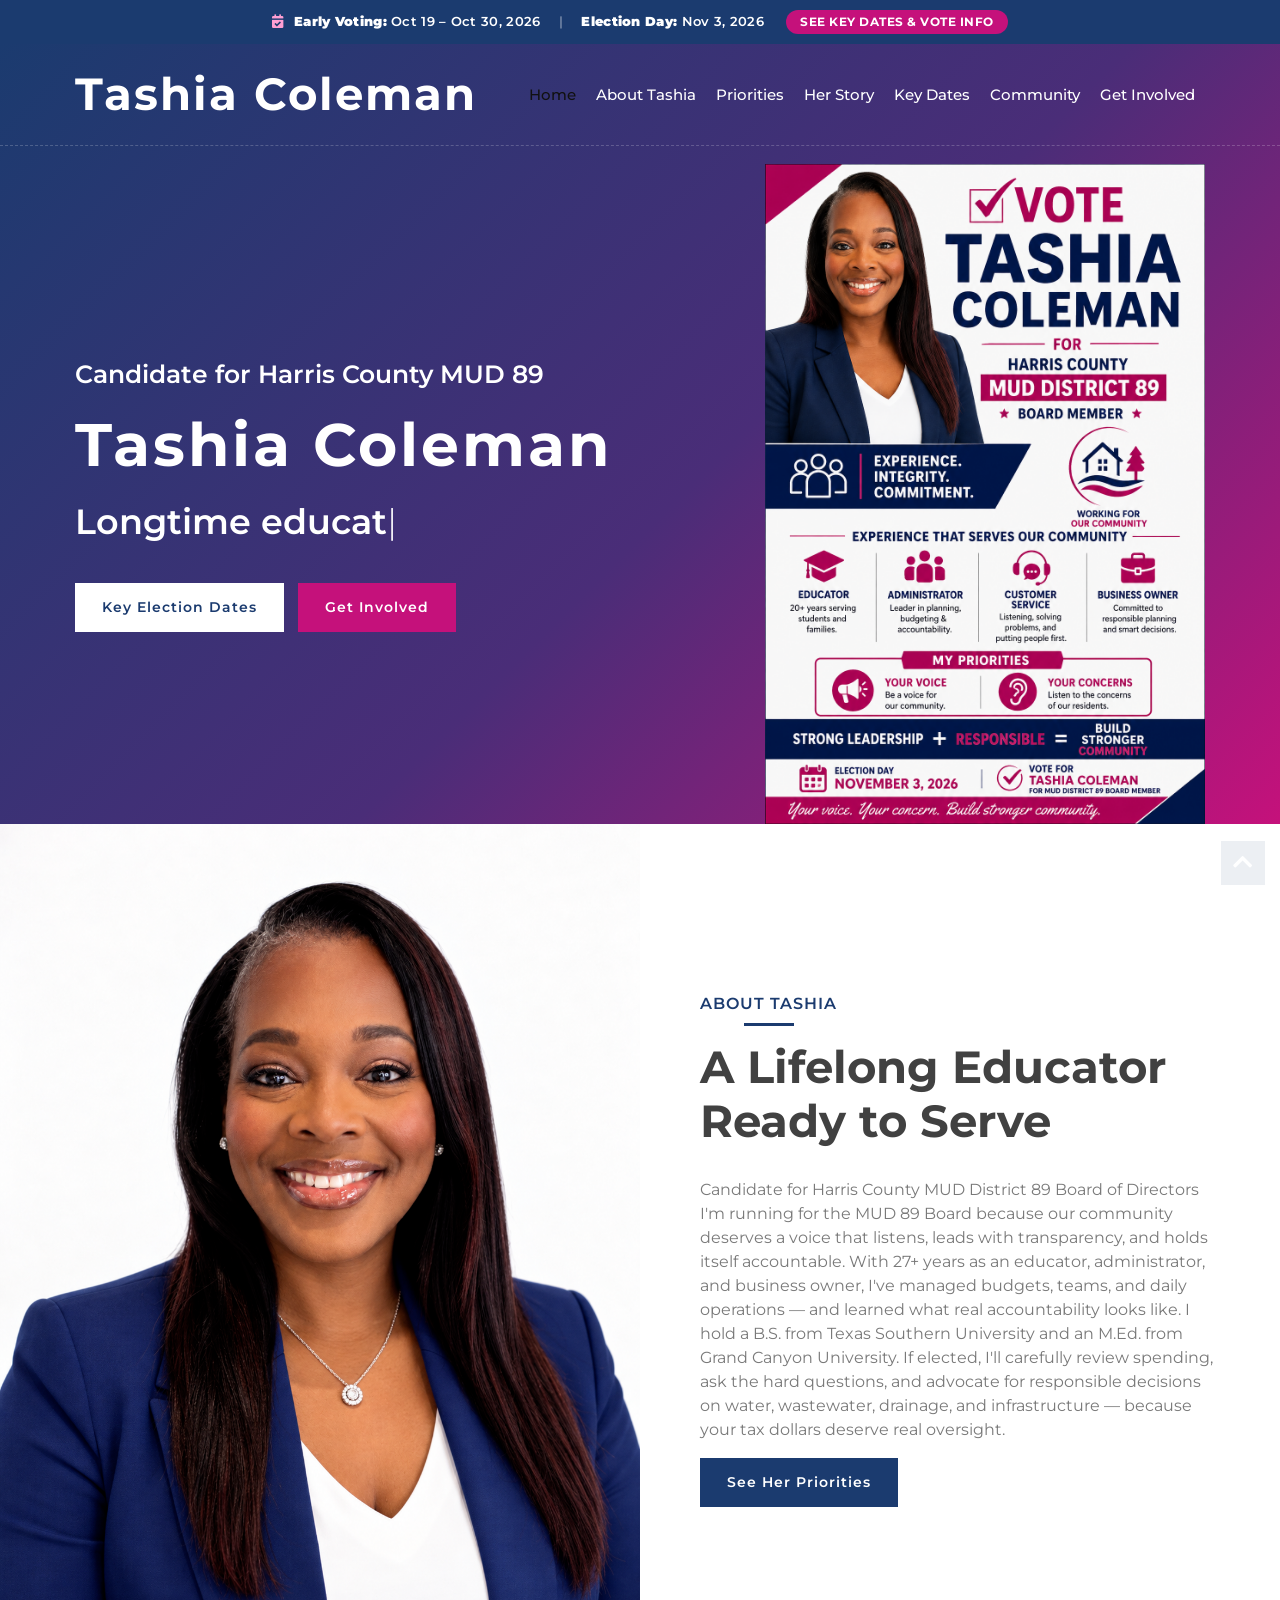
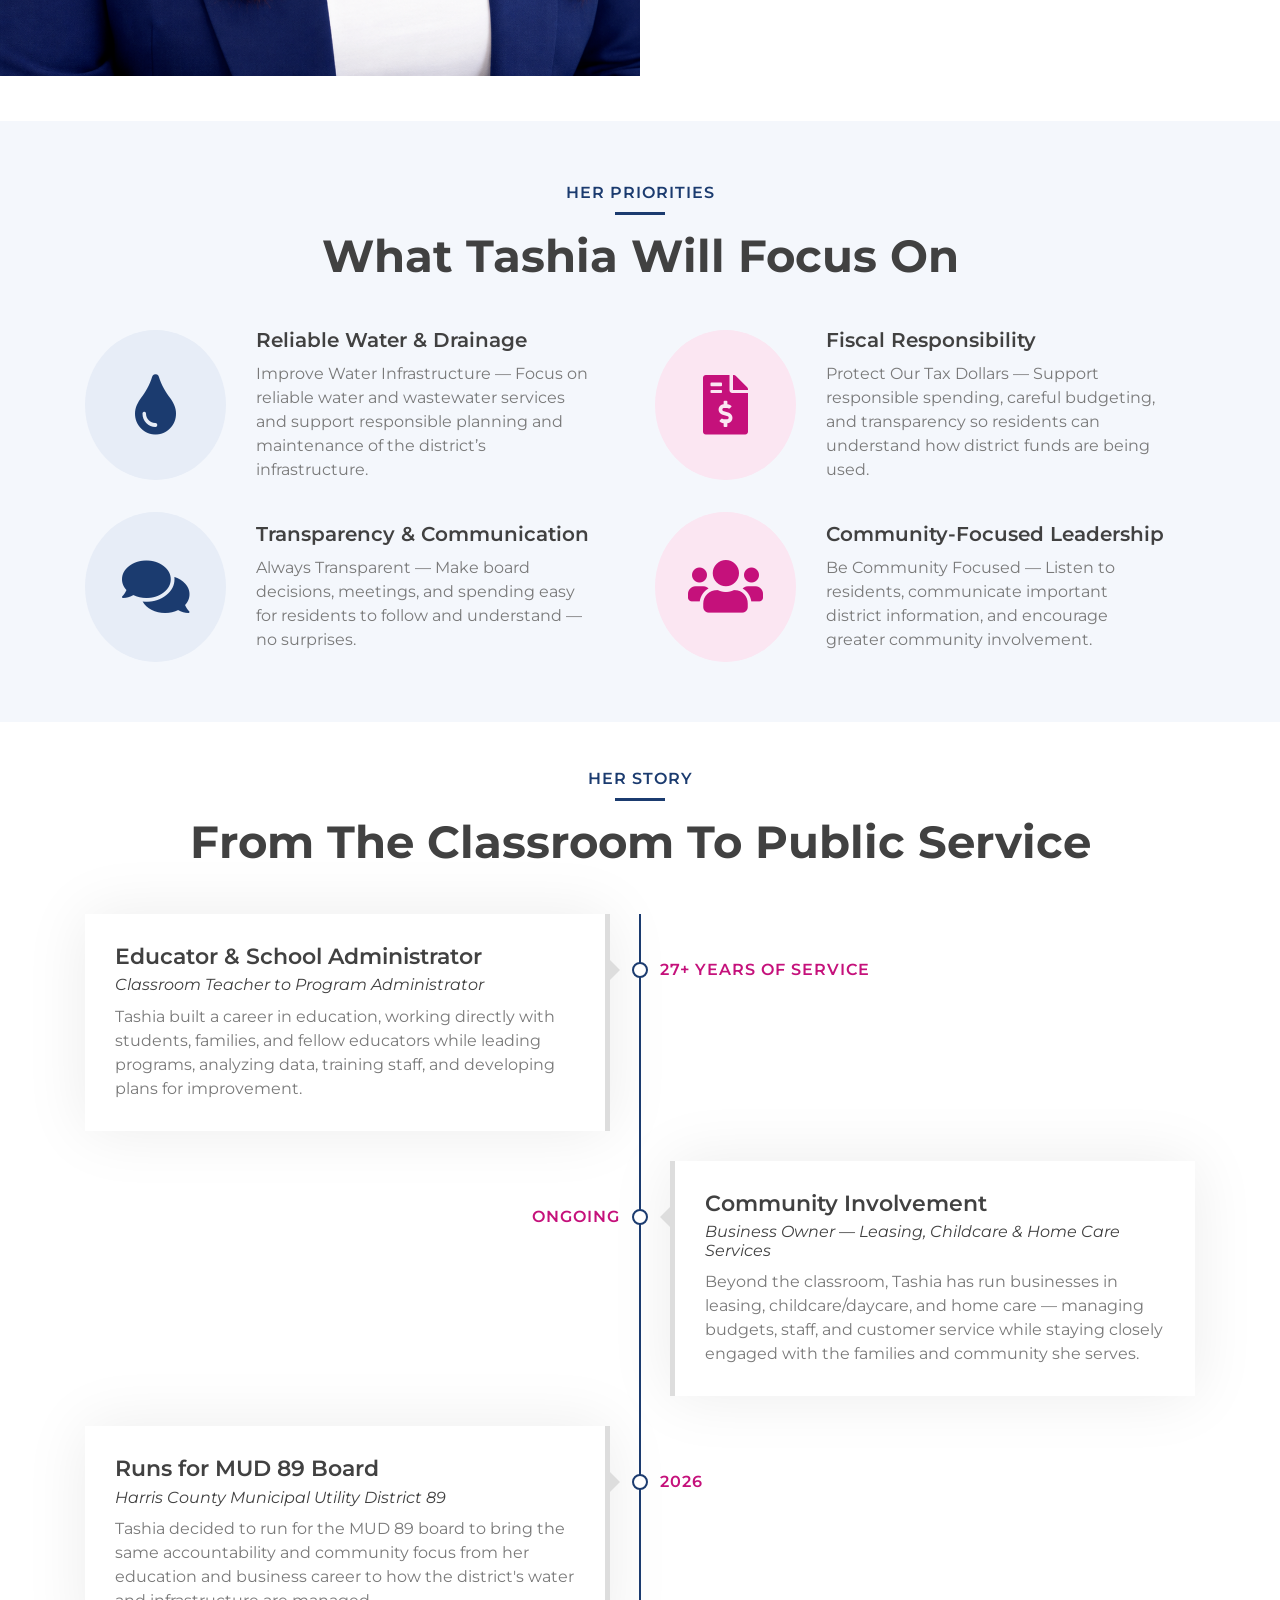
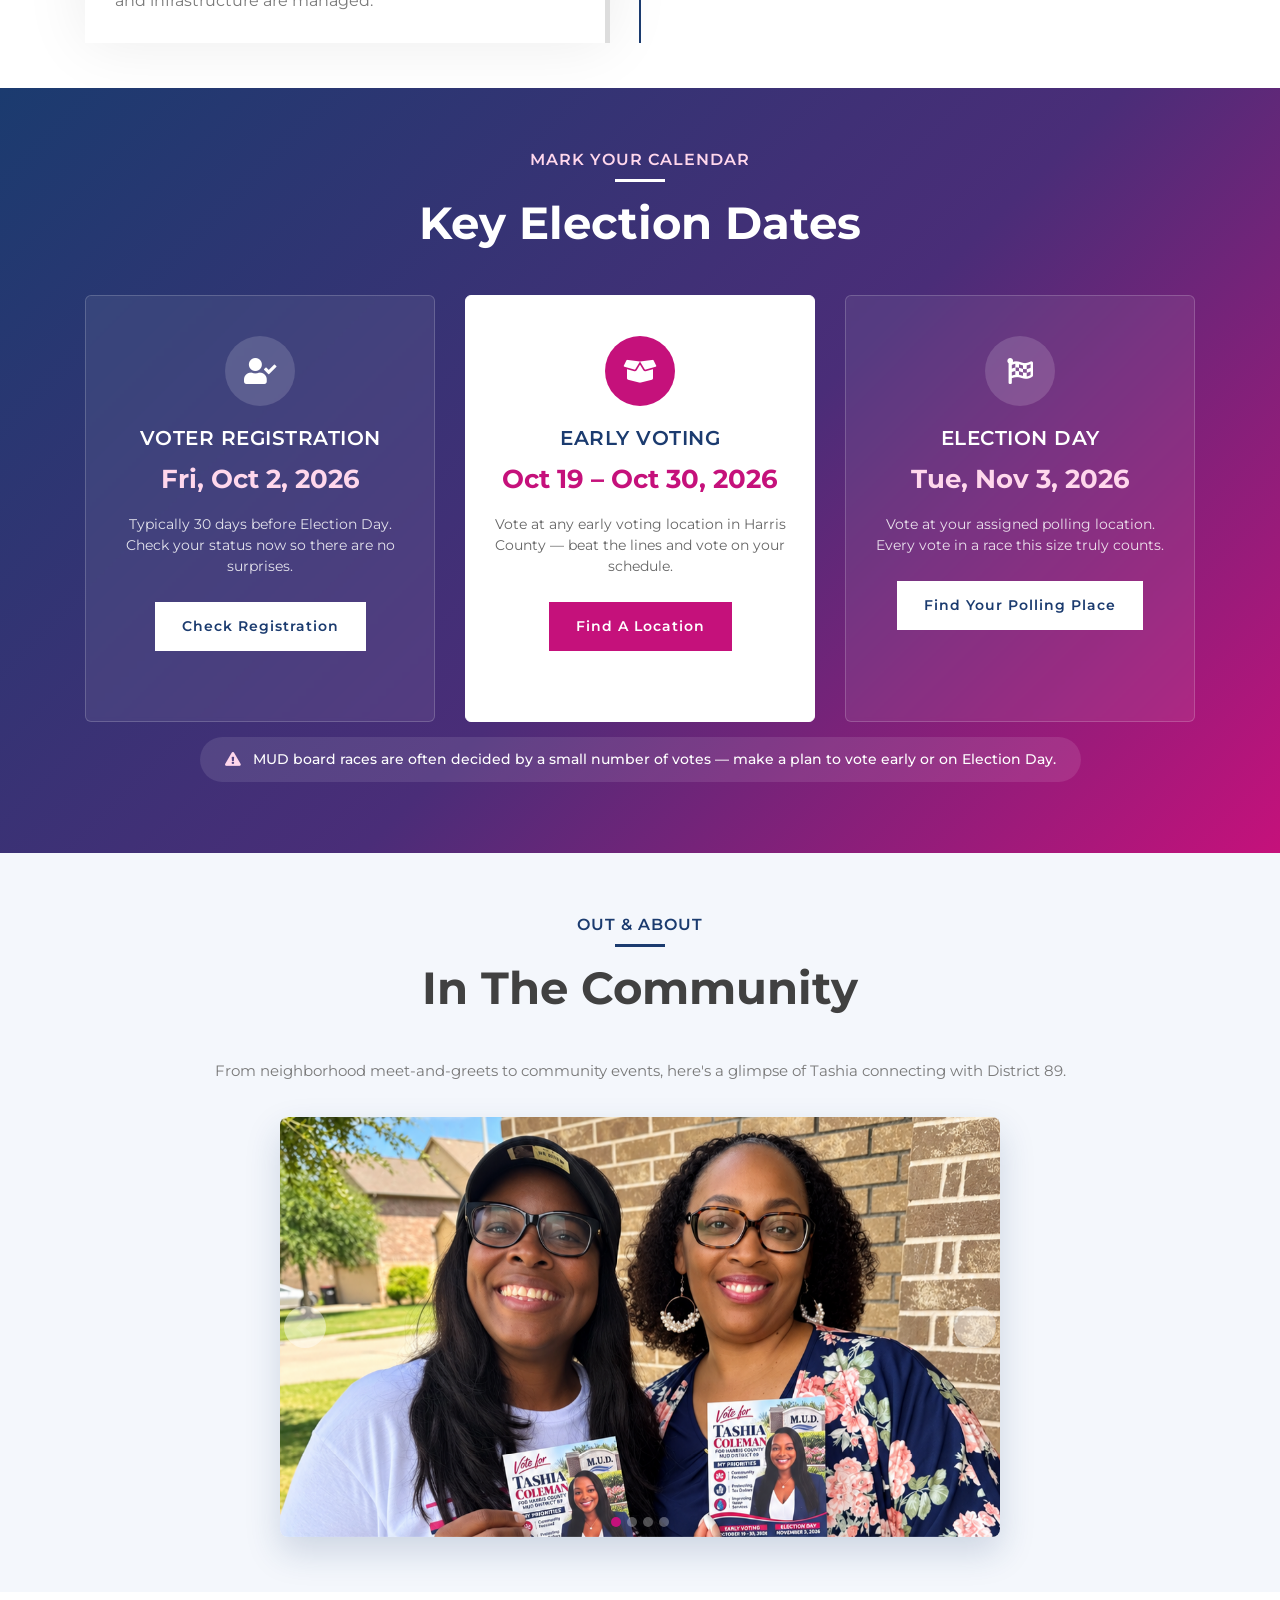
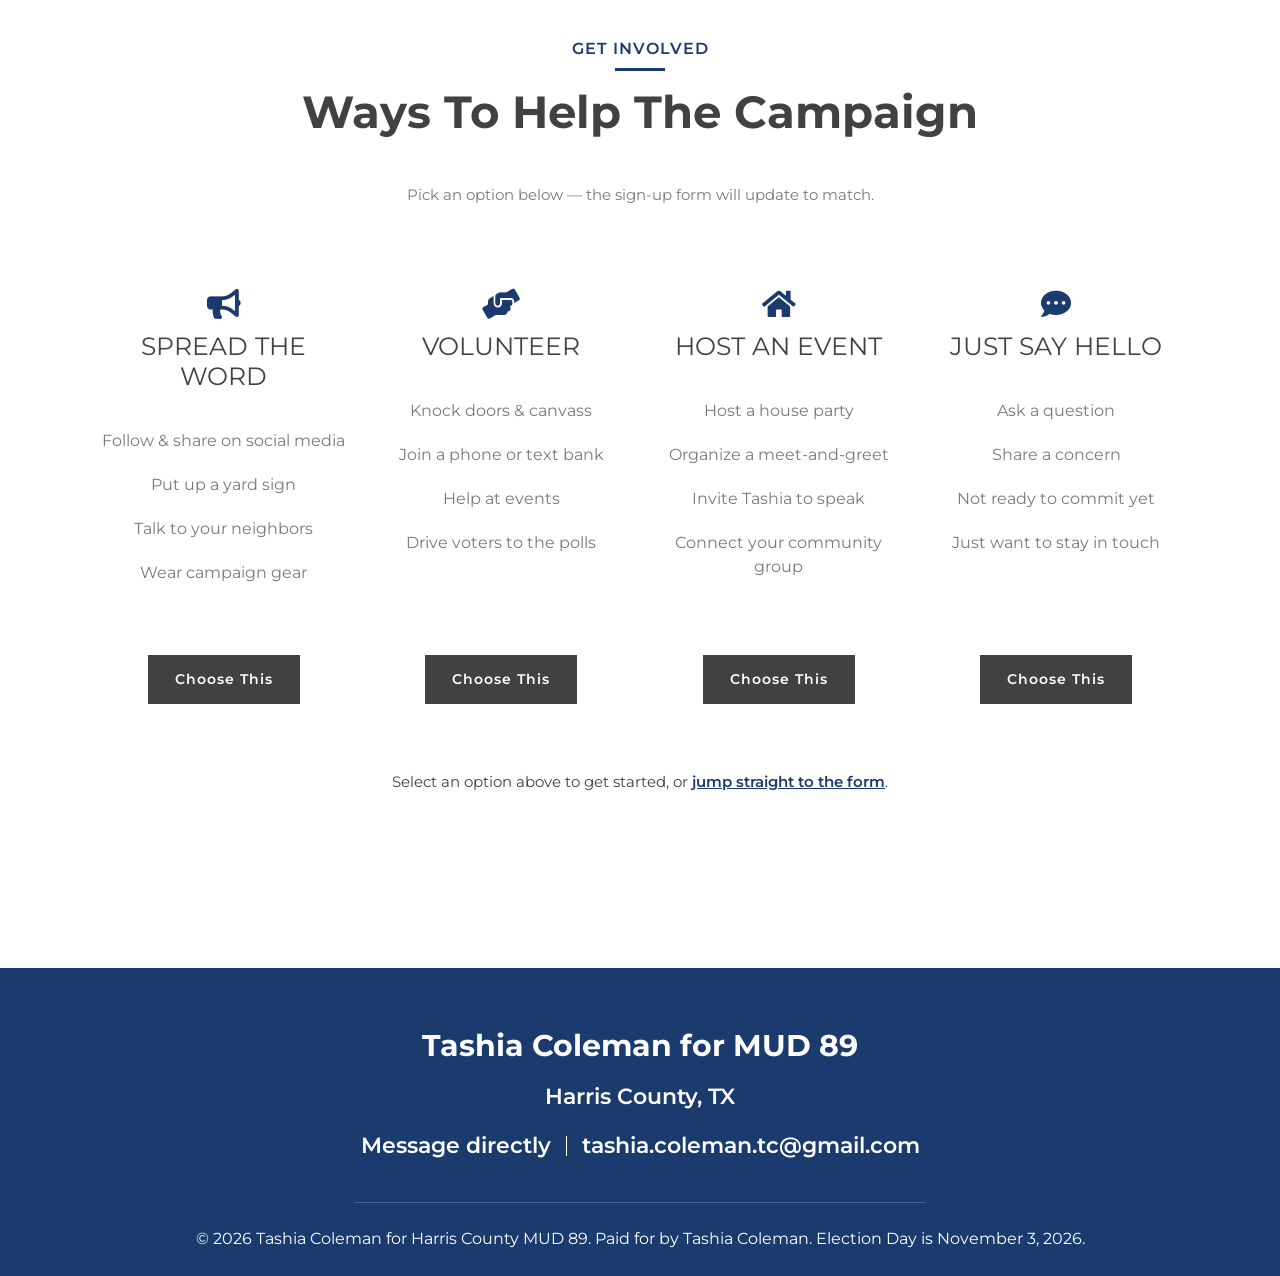
==== index.html @ b89673f2 "finalized" ====
<!DOCTYPE html>
<html lang="en">
    <head>
        <meta charset="utf-8">
        <title>Tashia Coleman for Harris County MUD 89</title>
        <meta content="width=device-width, initial-scale=1.0" name="viewport">
        <meta content="Tashia Coleman, Harris County MUD 89, Municipal Utility District, election, early voting" name="keywords">
        <meta content="Tashia Coleman is running for Harris County Municipal Utility District 89. Learn about her background, priorities, and how to vote." name="description">

        <!-- Favicon -->
        <link href="img/favicon.ico" rel="icon">

        <!-- Google Font -->
        <link href="https://fonts.googleapis.com/css2?family=Montserrat:wght@300;400;500;600;700&display=swap" rel="stylesheet">

        <!-- CSS Libraries -->
        <link href="https://stackpath.bootstrapcdn.com/bootstrap/4.4.1/css/bootstrap.min.css" rel="stylesheet">
        <link href="https://cdnjs.cloudflare.com/ajax/libs/font-awesome/5.10.0/css/all.min.css" rel="stylesheet">
        <link href="lib/animate/animate.min.css" rel="stylesheet">

        <!-- Template Stylesheet -->
        <link href="css/style.css" rel="stylesheet">
    </head>
    <!-- Google tag (gtag.js) -->
    <script async src="https://www.googletagmanager.com/gtag/js?id=G-0HP3XFN639"></script>
    <script>
        window.dataLayer = window.dataLayer || [];
        function gtag(){dataLayer.push(arguments);}
        gtag('js', new Date());

        gtag('config', 'G-0HP3XFN639');
    </script>
    <body data-spy="scroll" data-target=".navbar" data-offset="51">
        <!-- Announcement Bar Start -->
        <div class="announcement-bar">
            <div class="container-fluid">
                <p>
                    <i class="fa fa-calendar-check"></i>
                    <span><strong>Early Voting:</strong> Oct 19 – Oct 30, 2026</span>
                    <span class="divider">|</span>
                    <span><strong>Election Day:</strong> Nov 3, 2026</span>
                    <a href="#dates">See Key Dates &amp; Vote Info</a>
                </p>
            </div>
        </div>
        <!-- Announcement Bar End -->

        <!-- Nav Bar Start -->
        <div class="navbar navbar-expand-lg bg-light navbar-light">
            <div class="container-fluid">
                <a href="index.html" class="navbar-brand">Tashia Coleman</a>
                <button type="button" class="navbar-toggler" data-toggle="collapse" data-target="#navbarCollapse">
                    <span class="navbar-toggler-icon"></span>
                </button>

                <div class="collapse navbar-collapse justify-content-between" id="navbarCollapse">
                    <div class="navbar-nav ml-auto">
                        <a href="#home" class="nav-item nav-link active">Home</a>
                        <a href="#about" class="nav-item nav-link">About Tashia</a>
                        <a href="#service" class="nav-item nav-link">Priorities</a>
                        <a href="#experience" class="nav-item nav-link">Her Story</a>
                        <a href="#dates" class="nav-item nav-link">Key Dates</a>
                        <a href="#community" class="nav-item nav-link">Community</a>
                        <a href="#price" class="nav-item nav-link">Get Involved</a>
                    </div>
                </div>
            </div>
        </div>
        <!-- Nav Bar End -->


        <!-- Hero Start -->
        <div class="hero" id="home">
            <div class="container-fluid">
                <div class="row align-items-center">
                    <div class="col-sm-12 col-md-6">
                        <div class="hero-content">
                            <div class="hero-text">
                                <p>Candidate for Harris County MUD 89</p>
                                <h1>Tashia Coleman</h1>
                                <h2></h2>
                                <div class="typed-text">Longtime educator, Community advocate, Ready to serve, Election Day is November 3, 2026</div>
                            </div>
                            <div class="hero-btn">
                                <a class="btn" href="#dates">Key Election Dates</a>
                                <a class="btn btn-magenta" href="#price">Get Involved</a>
                            </div>
<!--                            <div class="hero-social">-->
<!--                                <a href="#" target="_blank" rel="noopener" aria-label="Facebook"><i class="fab fa-facebook-f"></i> <span>Follow the campaign</span></a>-->
<!--                            </div>-->
                        </div>
                    </div>
                    <div class="col-sm-12 col-md-6 d-none d-md-block">
                        <div class="hero-image">
                            <img src="img/primary_flyer.png" alt="Hero Image">
                        </div>
                    </div>
                </div>
            </div>
        </div>
        <!-- Hero End -->


        <!-- About Start -->
        <div class="about wow fadeInUp" data-wow-delay="0.1s" id="about">
            <div class="container-fluid">
                <div class="row align-items-center">
                    <div class="col-lg-6">
                        <div class="about-img">
                            <img src="img/main_photo_2.png" alt="Image">
                        </div>
                    </div>
                    <div class="col-lg-6">
                        <div class="about-content">
                            <div class="section-header text-left">
                                <p>About Tashia</p>
                                <h2>A Lifelong Educator Ready to Serve</h2>
                            </div>
                            <div class="about-text">
                                <p>
                                    Candidate for Harris County MUD District 89 Board of Directors

                                    I'm running for the MUD 89 Board because our community deserves a voice that listens, leads with transparency, and holds itself accountable.

                                    With 27+ years as an educator, administrator, and business owner, I've managed budgets, teams, and daily operations — and learned what real accountability looks like. I hold a B.S. from Texas Southern University and an M.Ed. from Grand Canyon University.

                                    If elected, I'll carefully review spending, ask the hard questions, and advocate for responsible decisions on water, wastewater, drainage, and infrastructure — because your tax dollars deserve real oversight.
                                </p>
                            </div>
                            <a class="btn" href="#service">See Her Priorities</a>
                        </div>
                    </div>
                </div>
            </div>
        </div>
        <!-- About End -->
        
        
        <!-- Service Start -->
        <div class="service" id="service">
            <div class="container">
                <div class="section-header text-center wow zoomIn" data-wow-delay="0.1s">
                    <p>Her Priorities</p>
                    <h2>What Tashia Will Focus On</h2>
                </div>
                <div class="row">
                    <div class="col-lg-6 wow fadeInUp" data-wow-delay="0.0s">
                        <div class="service-item">
                            <div class="service-icon">
                                <i class="fas fa-tint"></i>
                            </div>
                            <div class="service-text">
                                <h3>Reliable Water &amp; Drainage</h3>
                                <p>
                                    Improve Water Infrastructure — Focus on reliable water and wastewater services and support responsible planning and maintenance of the district’s infrastructure.
                                </p>
                            </div>
                        </div>
                    </div>
                    <div class="col-lg-6 wow fadeInUp" data-wow-delay="0.2s">
                        <div class="service-item">
                            <div class="service-icon">
                                <i class="fas fa-file-invoice-dollar"></i>
                            </div>
                            <div class="service-text">
                                <h3>Fiscal Responsibility</h3>
                                <p>
                                    Protect Our Tax Dollars — Support responsible spending, careful budgeting, and transparency so residents can understand how district funds are being used.
                                </p>
                            </div>
                        </div>
                    </div>
                    <div class="col-lg-6 wow fadeInUp" data-wow-delay="0.4s">
                        <div class="service-item">
                            <div class="service-icon">
                                <i class="fas fa-comments"></i>
                            </div>
                            <div class="service-text">
                                <h3>Transparency &amp; Communication</h3>
                                <p>
                                    Always Transparent — Make board decisions, meetings, and spending easy for residents to follow and understand — no surprises.
                                </p>
                            </div>
                        </div>
                    </div>
                    <div class="col-lg-6 wow fadeInUp" data-wow-delay="0.6s">
                        <div class="service-item">
                            <div class="service-icon">
                                <i class="fas fa-users"></i>
                            </div>
                            <div class="service-text">
                                <h3>Community-Focused Leadership</h3>
                                <p>
                                    Be Community Focused — Listen to residents, communicate important district information, and encourage greater community involvement.
                                </p>
                            </div>
                        </div>
                    </div>
                </div>
            </div>
        </div>
        <!-- Service End -->
        
        
         <!-- Experience Start -->
        <div class="experience" id="experience">
            <div class="container">
                <header class="section-header text-center wow zoomIn" data-wow-delay="0.1s">
                    <p>Her Story</p>
                    <h2>From The Classroom To Public Service</h2>
                </header>
                <div class="timeline">
                    <div class="timeline-item left wow slideInLeft" data-wow-delay="0.1s">
                        <div class="timeline-text">
                            <div class="timeline-date">27+ Years of Service</div>
                            <h2>Educator & School Administrator</h2>
                            <h4>Classroom Teacher to Program Administrator</h4>
                            <p>
                                Tashia built a career in education, working directly with students, families, and fellow educators while leading programs, analyzing data, training staff, and developing plans for improvement.
                            </p>
                        </div>
                    </div>
                    <div class="timeline-item right wow slideInRight" data-wow-delay="0.1s">
                        <div class="timeline-text">
                            <div class="timeline-date">Ongoing</div>
                            <h2>Community Involvement</h2>
                            <h4>Business Owner — Leasing, Childcare & Home Care Services</h4>
                            <p>
                                Beyond the classroom, Tashia has run businesses in leasing, childcare/daycare, and home care — managing budgets, staff, and customer service while staying closely engaged with the families and community she serves.
                            </p>
                        </div>
                    </div>
                    <div class="timeline-item left wow slideInLeft" data-wow-delay="0.1s">
                        <div class="timeline-text">
                            <div class="timeline-date">2026</div>
                            <h2>Runs for MUD 89 Board</h2>
                            <h4>Harris County Municipal Utility District 89</h4>
                            <p>
                                Tashia decided to run for the MUD 89 board to bring the same accountability and community focus from her education and business career to how the district's water and infrastructure are managed.
                            </p>
                        </div>
                    </div>
                </div>
            </div>
        </div>
        <!-- Job Experience End -->
        
        
        <!-- Key Dates Start -->
        <div class="key-dates" id="dates">
            <div class="container">
                <div class="section-header text-center wow zoomIn" data-wow-delay="0.1s">
                    <p>Mark Your Calendar</p>
                    <h2>Key Election Dates</h2>
                </div>
                <div class="row">
                    <div class="col-md-4 wow fadeInUp" data-wow-delay="0.0s">
                        <div class="date-card">
                            <div class="date-card-icon"><i class="fa fa-user-check"></i></div>
                            <h3>Voter Registration</h3>
                            <div class="date-card-date">Fri, Oct 2, 2026</div>
                            <p>Typically 30 days before Election Day. Check your status now so there are no surprises.</p>
                            <a class="btn" href="https://www.hctax.net/Voter/Search.cshtml" target="_blank" rel="noopener">Check Registration</a>
                        </div>
                    </div>
                    <div class="col-md-4 wow fadeInUp" data-wow-delay="0.2s">
                        <div class="date-card date-card-featured">
                            <div class="date-card-icon"><i class="fa fa-box-open"></i></div>
                            <h3>Early Voting</h3>
                            <div class="date-card-date">Oct 19 – Oct 30, 2026</div>
                            <p>Vote at any early voting location in Harris County — beat the lines and vote on your schedule.</p>
                            <a class="btn" href="https://www.harrisvotes.com/" target="_blank" rel="noopener">Find A Location</a>
                        </div>
                    </div>
                    <div class="col-md-4 wow fadeInUp" data-wow-delay="0.4s">
                        <div class="date-card">
                            <div class="date-card-icon"><i class="fa fa-flag-checkered"></i></div>
                            <h3>Election Day</h3>
                            <div class="date-card-date">Tue, Nov 3, 2026</div>
                            <p>Vote at your assigned polling location. Every vote in a race this size truly counts.</p>
                            <a class="btn" href="https://www.harrisvotes.com/" target="_blank" rel="noopener">Find Your Polling Place</a>
                        </div>
                    </div>
                </div>
                <div class="key-dates-note text-center">
                    <p>
                        <i class="fa fa-exclamation-triangle"></i>
                        MUD board races are often decided by a small number of votes — make a plan to vote early or on Election Day.
                    </p>
                </div>
            </div>
        </div>
        <!-- Key Dates End -->
        
        
        <!-- Community Start -->
        <div class="community" id="community">
            <div class="container">
                <div class="section-header text-center wow zoomIn" data-wow-delay="0.1s">
                    <p>Out &amp; About</p>
                    <h2>In The Community</h2>
                </div>
                <p class="text-center choice-instructions">From neighborhood meet-and-greets to community events, here's a glimpse of Tashia connecting with District 89.</p>

                <!-- Bootstrap's built-in carousel component (already loaded via
                     bootstrap.bundle.min.js) -- no custom JS needed at all. -->
                <div id="communityCarousel" class="carousel slide community-bs-carousel" data-ride="carousel" data-interval="6000">
                    <ol class="carousel-indicators">
                        <li data-target="#communityCarousel" data-slide-to="0" class="active"></li>
                        <li data-target="#communityCarousel" data-slide-to="1"></li>
                        <li data-target="#communityCarousel" data-slide-to="2"></li>
                        <li data-target="#communityCarousel" data-slide-to="3"></li>
                    </ol>
                    <div class="carousel-inner">
                        <div class="carousel-item active">
                            <img src="img/community_photo_2.png" class="d-block w-100" alt="Photo 1">
                        </div>
                        <div class="carousel-item">
                            <img src="img/community_photo_1.png" class="d-block w-100" alt="Photo 2">
                        </div>
                        <div class="carousel-item">
                            <img src="img/door_knocking_1.png" class="d-block w-100" alt="Photo 3">
                        </div>
                        <div class="carousel-item">
                            <img src="img/door_knocking_2.png" class="d-block w-100" alt="Photo 4">
                        </div>
                        <div class="carousel-item">
                            <img src="img/door_knocking_3.png" class="d-block w-100" alt="Photo 5">
                        </div>
                        <div class="carousel-item">
                            <img src="img/primary_flyer.png" class="d-block w-100" alt="Photo 6">
                        </div>
                    </div>
                    <a class="carousel-control-prev" href="#communityCarousel" role="button" data-slide="prev">
                        <span class="carousel-control-prev-icon" aria-hidden="true"></span>
                        <span class="sr-only">Previous</span>
                    </a>
                    <a class="carousel-control-next" href="#communityCarousel" role="button" data-slide="next">
                        <span class="carousel-control-next-icon" aria-hidden="true"></span>
                        <span class="sr-only">Next</span>
                    </a>
                </div>
            </div>
        </div>
        <!-- Community End -->
        <div class="price" id="price">
            <div class="container">
                <div class="section-header text-center wow zoomIn" data-wow-delay="0.1s">
                    <p>Get Involved</p>
                    <h2>Ways To Help The Campaign</h2>
                </div>
                <p class="text-center choice-instructions">Pick an option below — the sign-up form will update to match.</p>
                <div class="row justify-content-center">
                    <div class="col-md-3 col-sm-6 wow fadeInUp" data-wow-delay="0.1s">
                        <div class="price-item choice-card" data-interest="Spread the Word" tabindex="0" role="button" aria-pressed="false">
                            <div class="price-header">
                                <div class="price-title">
                                    <i class="fa fa-bullhorn choice-icon"></i>
                                    <h2>Spread The Word</h2>
                                </div>
                            </div>
                            <div class="price-body">
                                <div class="price-description">
                                    <ul>
                                        <li>Follow &amp; share on social media</li>
                                        <li>Put up a yard sign</li>
                                        <li>Talk to your neighbors</li>
                                        <li>Wear campaign gear</li>
                                    </ul>
                                </div>
                            </div>
                            <div class="price-footer">
                                <div class="price-action">
                                    <span class="btn choice-btn">Choose This</span>
                                </div>
                            </div>
                        </div>
                    </div>
                    <div class="col-md-3 col-sm-6 wow fadeInUp" data-wow-delay="0.2s">
                        <div class="price-item choice-card" data-interest="Volunteer" tabindex="0" role="button" aria-pressed="false">
                            <div class="price-header">
                                <div class="price-title">
                                    <i class="fa fa-hands-helping choice-icon"></i>
                                    <h2>Volunteer</h2>
                                </div>
                            </div>
                            <div class="price-body">
                                <div class="price-description">
                                    <ul>
                                        <li>Knock doors &amp; canvass</li>
                                        <li>Join a phone or text bank</li>
                                        <li>Help at events</li>
                                        <li>Drive voters to the polls</li>
                                    </ul>
                                </div>
                            </div>
                            <div class="price-footer">
                                <div class="price-action">
                                    <span class="btn choice-btn">Choose This</span>
                                </div>
                            </div>
                        </div>
                    </div>
                    <div class="col-md-3 col-sm-6 wow fadeInUp" data-wow-delay="0.3s">
                        <div class="price-item choice-card" data-interest="Host an Event" tabindex="0" role="button" aria-pressed="false">
                            <div class="price-header">
                                <div class="price-title">
                                    <i class="fa fa-home choice-icon"></i>
                                    <h2>Host an Event</h2>
                                </div>
                            </div>
                            <div class="price-body">
                                <div class="price-description">
                                    <ul>
                                        <li>Host a house party</li>
                                        <li>Organize a meet-and-greet</li>
                                        <li>Invite Tashia to speak</li>
                                        <li>Connect your community group</li>
                                    </ul>
                                </div>
                            </div>
                            <div class="price-footer">
                                <div class="price-action">
                                    <span class="btn choice-btn">Choose This</span>
                                </div>
                            </div>
                        </div>
                    </div>
                    <div class="col-md-3 col-sm-6 wow fadeInUp" data-wow-delay="0.4s">
                        <div class="price-item choice-card" data-interest="Just Have a Question" tabindex="0" role="button" aria-pressed="false">
                            <div class="price-header">
                                <div class="price-title">
                                    <i class="fa fa-comment-dots choice-icon"></i>
                                    <h2>Just Say Hello</h2>
                                </div>
                            </div>
                            <div class="price-body">
                                <div class="price-description">
                                    <ul>
                                        <li>Ask a question</li>
                                        <li>Share a concern</li>
                                        <li>Not ready to commit yet</li>
                                        <li>Just want to stay in touch</li>
                                    </ul>
                                </div>
                            </div>
                            <div class="price-footer">
                                <div class="price-action">
                                    <span class="btn choice-btn">Choose This</span>
                                </div>
                            </div>
                        </div>
                    </div>
                </div>

                <!-- Volunteer Signup / Contact Form (Netlify Forms) -->
                <div class="row justify-content-center" id="signup" style="margin-top: 20px;">
                    <div class="col-lg-8">
                        <div class="signup-status">
                            <span id="signup-status-text">Select an option above to get started, or <button type="button" id="signup-status-fallback" class="link-btn">jump straight to the form</button>.</span>
                        </div>
                        <div class="contact-form" id="signup-form-wrap">
                            <div class="section-header text-center">
                                <p>Get In Touch</p>
                                <h2 id="signup-heading">Sign Up Or Send A Message</h2>
                            </div>
                            <!--
                                This form uses Netlify Forms, which works on Netlify's free tier
                                with no backend or database required. Submissions are collected
                                automatically in your Netlify site dashboard under Forms, and you
                                can turn on an email notification (Site settings > Forms > Form
                                notifications) so every new signup is emailed to you. From the
                                dashboard you can also export all submissions to a CSV file at
                                any time, which works well as a simple mailing list.
                            -->
                            <form name="volunteer-signup" method="POST" data-netlify="true" netlify-honeypot="bot-field" action="/thank-you.html">
                                <input type="hidden" name="form-name" value="volunteer-signup" />
                                <p class="d-none">
                                    <label>Don't fill this out if you're human: <input name="bot-field" /></label>
                                </p>
                                <div class="form-row-grid">
                                    <div class="control-group control-icon">
                                        <i class="fa fa-user"></i>
                                        <input type="text" class="form-control" name="name" placeholder="Your Name" required="required" />
                                    </div>
                                    <div class="control-group control-icon">
                                        <i class="fa fa-phone"></i>
                                        <input type="tel" class="form-control" name="phone" placeholder="Your Phone (optional)" />
                                    </div>
                                    <div class="control-group control-icon">
                                        <i class="fa fa-envelope"></i>
                                        <input type="email" class="form-control" name="email" placeholder="Your Email" required="required" />
                                    </div>
                                    <div class="control-group control-icon">
                                        <i class="fa fa-map-marker-alt"></i>
                                        <input type="text" class="form-control" name="zip" placeholder="Zip Code (optional)" />
                                    </div>
                                </div>
                                <div class="control-group control-icon">
                                    <i class="fa fa-hand-point-right"></i>
                                    <select class="form-control" name="interest" id="signup-interest">
                                        <option value="">How would you like to help?</option>
                                        <option value="Spread the Word">Spread the Word</option>
                                        <option value="Volunteer">Volunteer</option>
                                        <option value="Host an Event">Host an Event</option>
                                        <option value="Just Have a Question">Just Have a Question</option>
                                        <option value="Not sure yet">Not sure yet</option>
                                    </select>
                                </div>
                                <div class="control-group control-icon control-icon-top">
                                    <i class="fa fa-pen"></i>
                                    <textarea class="form-control" name="message" placeholder="Message (optional)"></textarea>
                                </div>
                                <div class="text-center">
                                    <button class="btn submit-btn" type="submit"><i class="fa fa-paper-plane"></i> Submit</button>
                                </div>
                            </form>
                        </div>
                    </div>
                </div>
            </div>
        </div>
        <!-- Get Involved End -->


        <!-- Footer Start -->
        <div class="footer wow fadeIn" data-wow-delay="0.3s">
            <div class="container-fluid">
                <div class="container">
                    <div class="footer-info">
                        <h2>Tashia Coleman for MUD 89</h2>
                        <h3>Harris County, TX</h3>
                        <div class="footer-menu">
                            <p>Message directly</p>
                            <p>tashia.coleman.tc@gmail.com</p>
                        </div>
<!--                        <div class="footer-social">-->
<!--                            <a href=""><i class="fab fa-facebook-f"></i></a>-->
<!--                            <a href=""><i class="fab fa-instagram"></i></a>-->
<!--                        </div>-->
                    </div>
                </div>
                <div class="container copyright">
                    <p>&copy; 2026 Tashia Coleman for Harris County MUD 89. Paid for by Tashia Coleman. Election Day is November 3, 2026.</p>
                </div>
            </div>
        </div>
        <!-- Footer End -->
        
        
        <!-- Back to top button -->
        <a href="#" class="btn back-to-top"><i class="fa fa-chevron-up"></i></a>
        
        
        <!-- Pre Loader -->
        <div id="loader" class="show">
            <div class="loader"></div>
        </div>

        
        <!-- JavaScript Libraries -->
        <script src="https://code.jquery.com/jquery-3.4.1.min.js"></script>
        <script src="https://stackpath.bootstrapcdn.com/bootstrap/4.4.1/js/bootstrap.bundle.min.js"></script>
        <script src="lib/easing/easing.min.js"></script>
        <script src="lib/wow/wow.min.js"></script>
        <script src="lib/waypoints/waypoints.min.js"></script>
        <script src="lib/typed/typed.min.js"></script>
        
        <!-- Template Javascript -->
        <script src="js/main.js"></script>
    </body>
</html>
---- css/style.css ----
/*******************************/
/*** Global Box-Sizing Reset ***/
/*******************************/
/* Ensures padding/border are included IN an element's declared width,
   instead of added on top of it. Without this, rules like
   "width: 100%; padding-left: 38px;" (used by the mobile timeline layout)
   render wider than their container and cause the whole page to scroll
   horizontally on mobile. */
*,
*::before,
*::after {
    box-sizing: border-box;
}

html,
body {
    max-width: 100%;
    overflow-x: hidden;
}


/*******************************/
/****** Choice Cards / Form ****/
/*******************************/
.choice-instructions {
    color: #797979;
    font-size: 15px;
    margin-bottom: 35px;
}

.choice-card {
    cursor: pointer;
    outline: none;
    border: 2px solid transparent;
    -webkit-tap-highlight-color: transparent;
}

.choice-card .choice-icon {
    display: block;
    font-size: 30px;
    color: #1B3B6F;
    margin-bottom: 12px;
}

.choice-card:hover,
.choice-card:focus-visible {
    border-color: #1B3B6F;
    box-shadow: 0 15px 30px rgba(27, 59, 111, .15);
    transform: translateY(-4px);
}

/* Fallback for browsers without :focus-visible support (keeps a focus
   indicator for keyboard users; harmless no-op elsewhere). */
.choice-card:focus:not(:hover):not(.choice-selected) {
    border-color: #1B3B6F;
}

.choice-card.choice-selected {
    border-color: #C5117B;
    box-shadow: 0 15px 30px rgba(197, 17, 123, .2);
    transform: none;
}

.choice-card .choice-btn {
    pointer-events: none;
}

.choice-card.choice-selected .price-action .choice-btn {
    background: #C5117B;
    box-shadow: inset 0 0 0 50px #C5117B;
    border-color: #C5117B;
}

.choice-card.choice-selected .choice-icon {
    color: #C5117B;
}

.signup-status {
    text-align: center;
    margin-bottom: 20px;
    font-size: 15px;
    color: #414141;
}

.signup-status strong {
    color: #C5117B;
}

.link-btn {
    background: none;
    border: none;
    padding: 0;
    color: #1B3B6F;
    font-weight: 600;
    text-decoration: underline;
    cursor: pointer;
}

.link-btn:hover {
    color: #C5117B;
}

#signup-form-wrap {
    transition: max-height .4s ease, opacity .3s ease, margin .3s ease;
    overflow: hidden;
}

#signup-form-wrap.form-hidden {
    max-height: 0;
    opacity: 0;
    pointer-events: none;
    margin: 0;
}

.contact-form {
    max-width: 700px;
    margin: 0 auto;
    padding: 45px 40px;
    background: #ffffff;
    border-radius: 10px;
    box-shadow: 0 20px 45px rgba(27, 59, 111, .12);
    border-top: 5px solid #C5117B;
}

.form-row-grid {
    display: grid;
    grid-template-columns: 1fr 1fr;
    gap: 0 20px;
}

@media (max-width: 575.98px) {
    .form-row-grid {
        grid-template-columns: 1fr;
    }
    .contact-form {
        padding: 35px 22px;
    }
}

.control-icon {
    position: relative;
    margin-bottom: 20px;
}

.control-icon .form-control {
    height: 50px;
    border: 1px solid #e0e0e0;
    border-radius: 6px;
    font-size: 14px;
    transition: .3s;
}

.control-icon textarea.form-control {
    height: 110px;
    padding-top: 14px;
    resize: vertical;
}

.control-icon .form-control:focus {
    border-color: #C5117B;
    box-shadow: 0 0 0 3px rgba(197, 17, 123, .12);
}

.control-icon > i {
    position: absolute;
    top: 18px;
    left: 18px;
    color: #C5117B;
    font-size: 15px;
}

.control-icon.control-icon-top > i {
    top: 18px;
}

.control-icon .form-control,
.control-icon select.form-control {
    padding-left: 42px;
}

.submit-btn {
    padding: 14px 40px;
}

.submit-btn i {
    margin-right: 8px;
}



.community {
    position: relative;
    width: 100%;
    padding: 60px 0 55px 0;
    background: #f4f7fc;
}

.key-dates {
    position: relative;
    width: 100%;
    padding: 60px 0 55px 0;
    background: linear-gradient(135deg, #1B3B6F 0%, #4a2d78 55%, #C5117B 100%);
}

.key-dates .section-header p {
    color: #ffd7ec;
}

.key-dates .section-header p::after {
    background: #ffffff;
}

.key-dates .section-header h2 {
    color: #ffffff;
}

.key-dates .row {
    margin-top: 10px;
}

.date-card {
    position: relative;
    height: 100%;
    margin-bottom: 30px;
    padding: 40px 25px;
    text-align: center;
    background: rgba(255, 255, 255, .07);
    border: 1px solid rgba(255, 255, 255, .18);
    border-radius: 6px;
    backdrop-filter: blur(2px);
    transition: .3s;
}

.date-card:hover {
    background: rgba(255, 255, 255, .13);
    transform: translateY(-5px);
}

.date-card-featured {
    background: #ffffff;
    border-color: #ffffff;
}

.date-card-icon {
    width: 70px;
    height: 70px;
    margin: 0 auto 20px auto;
    display: flex;
    align-items: center;
    justify-content: center;
    border-radius: 50%;
    background: rgba(255, 255, 255, .15);
    font-size: 26px;
    color: #ffffff;
}

.date-card-featured .date-card-icon {
    background: #C5117B;
    color: #ffffff;
}

.date-card h3 {
    color: #ffffff;
    font-size: 20px;
    font-weight: 600;
    text-transform: uppercase;
    letter-spacing: .5px;
    margin-bottom: 10px;
}

.date-card-featured h3 {
    color: #1B3B6F;
}

.date-card-date {
    font-size: 26px;
    font-weight: 700;
    color: #ffd7ec;
    margin-bottom: 15px;
}

.date-card-featured .date-card-date {
    color: #C5117B;
}

.date-card p {
    color: rgba(255, 255, 255, .85);
    font-size: 14px;
    margin-bottom: 25px;
}

.date-card-featured p {
    color: #666666;
}

.date-card .btn {
    background: #ffffff;
    color: #1B3B6F;
    box-shadow: inset 0 0 0 50px #ffffff;
}

.date-card .btn:hover {
    background: transparent;
    color: #ffffff;
    box-shadow: inset 0 0 0 0 #ffffff;
    border-color: #ffffff;
}

.date-card-featured .btn {
    background: #C5117B;
    color: #ffffff;
    box-shadow: inset 0 0 0 50px #C5117B;
    border-color: #C5117B;
}

.date-card-featured .btn:hover {
    background: transparent;
    color: #C5117B;
    box-shadow: inset 0 0 0 0 #C5117B;
}

.key-dates-note {
    margin-top: 15px;
}

.key-dates-note p {
    display: inline-block;
    padding: 12px 25px;
    background: rgba(255, 255, 255, .1);
    border-radius: 30px;
    color: #ffffff;
    font-size: 14px;
    font-weight: 500;
}

.key-dates-note i {
    color: #ffd7ec;
    margin-right: 8px;
}



.announcement-bar {
    background: #1B3B6F;
    padding: 10px 0;
    text-align: center;
}

.announcement-bar p {
    margin: 0;
    color: #ffffff;
    font-size: 13px;
    font-weight: 600;
    letter-spacing: .3px;
}

.announcement-bar i {
    color: #ff9fd3;
    margin-right: 6px;
}

.announcement-bar .divider {
    display: inline-block;
    margin: 0 14px;
    opacity: .4;
}

.announcement-bar a {
    display: inline-block;
    margin-left: 18px;
    padding: 3px 14px;
    background: #C5117B;
    color: #ffffff;
    border-radius: 20px;
    font-size: 12px;
    font-weight: 700;
    text-transform: uppercase;
    letter-spacing: .5px;
}

.announcement-bar a:hover {
    background: #ffffff;
    color: #C5117B;
}

@media (max-width: 767.98px) {
    .announcement-bar .divider {
        display: block;
        opacity: 0;
        margin: 4px 0;
    }
    .announcement-bar a {
        display: block;
        margin: 8px auto 0 auto;
        width: max-content;
    }
}



body {
    color: #797979;
    background: #ffffff;
    font-family: 'Montserrat', sans-serif;
}

h1,
h2, 
h3, 
h4,
h5, 
h6 {
    color: #414141;
}

a {
    color: #313131;
    transition: .3s;
}

a:hover,
a:active,
a:focus {
    color: #1B3B6F;
    outline: none;
    text-decoration: none;
}

.btn:focus,
.form-control:focus {
    box-shadow: none;
}

.container-fluid {
    max-width: 1366px;
}

.btn {
    padding: 12px 25px;
    font-size: 14px;
    font-weight: 600;
    letter-spacing: 1px;
    color: #ffffff;
    background: #1B3B6F;
    border: 2px solid transparent;
    border-radius: 0;
    box-shadow: inset 0 0 0 50px #1B3B6F;
    transition: ease-out 0.3s;
    -webkit-transition: ease-out 0.3s;
    -moz-transition: ease-out 0.3s;
}

.btn:hover {
    color: #1B3B6F;
    background: transparent;
    box-shadow: inset 0 0 0 0 #1B3B6F;
    border-color: #1B3B6F;
}

#loader {
    position: fixed;
    top: 0;
    right: 0;
    bottom: 0;
    left: 0;
    display: flex;
    align-items: center;
    justify-content: center;
    background: #ffffff;
    opacity: 0;
    visibility: hidden;
    -webkit-transition: opacity .3s ease-out, visibility 0s linear .3s;
    -o-transition: opacity .3s ease-out, visibility 0s linear .3s;
    transition: opacity .3s ease-out, visibility 0s linear .3s;
    z-index: 999;
}

#loader.show {
    -webkit-transition: opacity .6s ease-out, visibility 0s linear 0s;
    -o-transition: opacity .6s ease-out, visibility 0s linear 0s;
    transition: opacity .6s ease-out, visibility 0s linear 0s;
    visibility: visible;
    opacity: 1;
}

#loader .loader {
    position: relative;
    width: 45px;
    height: 45px;
    border: 5px solid #dddddd;
    border-top: 5px solid #1B3B6F;
    border-radius: 50%;
    -webkit-animation: spin 2s linear infinite;
    animation: spin 2s linear infinite;
}

@-webkit-keyframes spin {
    0% { -webkit-transform: rotate(0deg); }
    100% { -webkit-transform: rotate(360deg); }
}

@keyframes spin {
    0% { transform: rotate(0deg); }
    100% { transform: rotate(360deg); }
}

.back-to-top {
    position: fixed;
    display: none;
    width: 44px;
    height: 44px;
    padding: 8px 0;
    text-align: center;
    line-height: 1;
    font-size: 22px;
    right: 15px;
    bottom: 15px;
    z-index: 9;
}

.back-to-top i {
    color: #ffffff;
}

.back-to-top:hover i {
    color: #414141;
}


/**********************************/
/*********** Nav Bar CSS **********/
/**********************************/
.navbar {
    position: relative;
    transition: .5s;
    z-index: 999;
}

.navbar.nav-sticky {
    position: fixed;
    top: 0;
    width: 100%;
    box-shadow: 0 2px 5px rgba(0, 0, 0, .3);
}

.navbar .navbar-brand {
    margin: 0;
    font-size: 45px;
    line-height: 0px;
    font-weight: 700;
    letter-spacing: 2px;
    transition: .5s;
    
}

.navbar .navbar-brand img {
    max-width: 100%;
    max-height: 40px;
}

.navbar .dropdown-menu {
    margin-top: 0;
    border: 0;
    border-radius: 0;
    background: #f8f9fa;
}

@media (min-width: 992px) {
    .navbar {
        position: absolute;
        width: 100%;
        padding: 30px 60px;
        background: transparent !important;
        border-bottom: 1px dashed rgba(256, 256, 256, .2);
        z-index: 9;
    }
    
    .navbar.nav-sticky {
        padding: 10px 60px;
        background: #ffffff !important;
    }
    
    .navbar .navbar-brand {
        color: #ffffff;
    }
    
    .navbar.nav-sticky .navbar-brand {
        color: #1B3B6F;
    }

    .navbar-light .navbar-nav .nav-link,
    .navbar-light .navbar-nav .nav-link:focus {
        padding: 10px 10px 8px 10px;
        color: #ffffff;
        font-size: 15px;
        font-weight: 500;
    }
    
    .navbar-light.nav-sticky .navbar-nav .nav-link,
    .navbar-light.nav-sticky .navbar-nav .nav-link:focus {
        color: #414141;
    }

    .navbar-light .navbar-nav .nav-link:hover,
    .navbar-light .navbar-nav .nav-link.active {
        color: #111111;
    }
    
    .navbar-light.nav-sticky .navbar-nav .nav-link:hover,
    .navbar-light.nav-sticky .navbar-nav .nav-link.active {
        color: #1B3B6F;
    }
}

@media (min-width: 992px) and (max-width: 1199.98px) {
    .navbar .navbar-brand {
        font-size: 30px;
    }

    .navbar-light .navbar-nav .nav-link,
    .navbar-light .navbar-nav .nav-link:focus {
        padding: 10px 6px 8px 6px;
        font-size: 13px;
    }
}

@media (max-width: 991.98px) {   
    .navbar {
        padding: 12px 15px;
        background: #ffffff !important;
    }
    
    .navbar .navbar-brand {
        font-size: 26px;
        color: #1B3B6F;
    }
    
    .navbar .navbar-nav {
        margin-top: 15px;
        max-height: 70vh;
        overflow-y: auto;
    }
    
    .navbar a.nav-link {
        padding: 8px 5px;
    }
    
    .navbar .dropdown-menu {
        box-shadow: none;
    }
}

@media (max-width: 400px) {
    .navbar .navbar-brand {
        font-size: 20px;
    }
}


/*******************************/
/********** Hero CSS ***********/
/*******************************/
.hero {
    position: relative;
    width: 100%;
    margin-bottom: 45px;
    padding: 120px 0 0 0;
    overflow: hidden;
    background: linear-gradient(135deg, #1B3B6F 0%, #4a2d78 55%, #C5117B 100%);
}

.hero .container-fluid {
    padding: 0;
}

.hero .hero-image {
    position: relative;
    text-align: right;
    padding-right: 75px;
}

.hero .hero-image img {
    max-width: 80%;
    max-height: 80%;
}

.hero .hero-content {
    position: relative;
    padding-left: 75px;
    display: flex;
    align-items: flex-start;
    justify-content: center;
    flex-direction: column;
}

.hero .hero-text p {
    color: #ffffff;
    font-size: 25px;
    font-weight: 600;
    margin-bottom: 15px;
}

.hero .hero-text h1 {
    color: #ffffff;
    font-size: 60px;
    font-weight: 700;
    letter-spacing: 3px;
    margin-bottom: 15px;
}

.hero .hero-text h2 {
    display: inline-block;
    margin: 0;
    height: 35px;
    color: #ffffff;
    font-size: 35px;
    font-weight: 600;
}

.hero .hero-text .typed-text {
    display: none;
}

.hero .hero-text .typed-cursor {
    font-size: 35px;
    font-weight: 300;
    color: #ffffff;
}

.hero .hero-btn .btn {
    margin-top: 35px;
    color: #1B3B6F;
    background: #ffffff;
    box-shadow: inset 0 0 0 50px #ffffff;
}

.hero .hero-btn .btn:hover {
    color: #ffffff;
    background: transparent;
    box-shadow: inset 0 0 0 0 #ffffff;
    border-color: #ffffff;
}

.hero .hero-btn .btn:first-child {
    margin-right: 10px;
}

.hero .hero-social {
    margin-top: 25px;
}

.hero .hero-social a {
    display: inline-flex;
    align-items: center;
    gap: 10px;
    color: #ffffff;
    font-weight: 600;
    font-size: 14px;
    letter-spacing: .5px;
    opacity: .9;
}

.hero .hero-social a i {
    width: 34px;
    height: 34px;
    display: inline-flex;
    align-items: center;
    justify-content: center;
    background: rgba(255, 255, 255, .15);
    border-radius: 50%;
    font-size: 15px;
}

.hero .hero-social a:hover {
    color: #ffffff;
    opacity: 1;
}

.hero .hero-social a:hover i {
    background: #C5117B;
}

.hero .hero-btn .btn.btn-magenta {
    color: #ffffff;
    background: #C5117B;
    box-shadow: inset 0 0 0 50px #C5117B;
    border-color: #C5117B;
}

.hero .hero-btn .btn.btn-magenta:hover {
    color: #C5117B;
    background: transparent;
    box-shadow: inset 0 0 0 0 #C5117B;
    border-color: #C5117B;
}

@media (max-width: 991.98px) {
    .hero {
        padding-top: 60px;
    }
    
    .hero .hero-content {
        padding: 0 15px;
    }
    
    .hero .hero-text p {
        font-size: 20px;
    }
    
    .hero .hero-text h1 {
        font-size: 45px;
    }
    
    .hero .hero-text h2 {
        font-size: 25px;
        height: 25px;
    }
    
    .hero .hero-btn .btn {
        padding: 12px 30px;
        letter-spacing: 1px;
    }
}

@media (max-width: 767.98px) {
    .hero {
        padding-top: 60px;
        padding-bottom: 60px;
    }
    
    .hero,
    .hero .hero-text,
    .hero .hero-btn,
    .hero .hero-social {
        width: 100%;
        text-align: center;
    }
    
    .hero .hero-social a {
        justify-content: center;
    }
    
    .hero .hero-text p {
        font-size: 18px;
    }
    
    .hero .hero-text h1 {
        font-size: 35px;
    }
    
    .hero .hero-text h2 {
        font-size: 22px;
        height: 22px;
    }
    
    .hero .hero-btn .btn {
        padding: 10px 15px;
        letter-spacing: 1px;
    }
}

@media (max-width: 575.98px) {
    .hero .hero-text p {
        font-size: 16px;
    }
    
    .hero .hero-text h1 {
        font-size: 30px;
    }
    
    .hero .hero-text h2 {
        font-size: 18px;
        height: 18px;
    }
    
    .hero .hero-btn .btn {
        padding: 8px 10px;
        letter-spacing: 0;
    }
}


/*******************************/
/******* Section Header ********/
/*******************************/
.section-header {
    position: relative;
    margin-bottom: 45px;
}

.section-header p {
    display: inline-block;
    margin-bottom: 14px;
    padding-bottom: 10px;
    position: relative;
    font-size: 16px;
    font-weight: 600;
    letter-spacing: 1px;
    text-transform: uppercase;
    color: #1B3B6F;
}

.section-header p::after {
    content: "";
    position: absolute;
    left: 50%;
    bottom: 0;
    transform: translateX(-50%);
    width: 50px;
    height: 3px;
    background: #1B3B6F;
}

.section-header h2 {
    margin: 0;
    position: relative;
    font-size: 45px;
    font-weight: 700;
}

@media (max-width: 767.98px) {
    .section-header h2 {
        font-size: 30px;
    }
}


/*******************************/
/********** About CSS **********/
/*******************************/
.about {
    position: relative;
    width: 100%;
    margin: -45px 0 45px 0;
}

.about .col-lg-6 {
    padding: 0;
}

.about .section-header {
    margin-bottom: 30px;
}

.about .about-img {
    position: relative;
    height: 100%;
}

.about .about-img img {
    position: relative;
    width: 100%;
    height: 100%;
    object-fit: cover;
}

.about .about-content {
    padding: 0 60px;
}

.about .about-text p {
    font-size: 16px;
}

.about .skills {
    margin-bottom: 30px;
}

.about .skill-name {
    margin-top: 15px;
}

.about .skill-name p {
    display: inline-block;
    margin-bottom: 5px;
    font-size: 16px;
    font-weight: 400;
}

.about .skill-name p:last-child {
    float: right;
}

.about .progress {
    height: 10px;
    border-radius: 10px;
    background: #dddddd;
}

.about .progress .progress-bar {
    width: 0px;
    background: #1B3B6F;
    border-radius: 10px;
    transition: 2s;
}

.about .about-text a.btn {
    margin-top: 15px;
}

@media (max-width: 991.98px) {
    .about .about-content {
        padding: 45px 15px 0 15px;
    }
}


/*******************************/
/******* Experience CSS ********/
/*******************************/
.experience {
    position: relative;
    padding: 45px 0 15px 0;
}

.experience .timeline {
    position: relative;
    width: 100%;
}

.experience .timeline::after {
    content: '';
    position: absolute;
    width: 2px;
    background: #1B3B6F;
    top: 0;
    bottom: 0;
    left: 50%;
    margin-left: -1px;
}

.experience .timeline .timeline-item {
    position: relative;
    background: inherit;
    width: 50%;
    margin-bottom: 30px;
}

.experience .timeline .timeline-item.left {
    left: 0;
    padding-right: 30px;
}

.experience .timeline .timeline-item.right {
    left: 50%;
    padding-left: 30px;
}

.experience .timeline .timeline-item::after {
    content: '';
    position: absolute;
    width: 16px;
    height: 16px;
    top: 48px;
    right: -8px;
    background: #ffffff;
    border: 2px solid #1B3B6F;
    border-radius: 16px;
    z-index: 1;
}

.experience .timeline .timeline-item.right::after {
    left: -8px;
}

.experience .timeline .timeline-item::before {
  content: '';
  position: absolute;
  width: 0;
  height: 0;
  top: 46px;
  right: 10px;
  z-index: 1;
  border: 10px solid;
  border-color: transparent transparent transparent #dddddd;
}

.experience .timeline .timeline-item.right::before {
  left: 10px;
  border-color: transparent #dddddd transparent transparent;
}

.experience .timeline .timeline-date {
    position: absolute;
    width: 100%;
    top: 44px;
    font-size: 16px;
    font-weight: 600;
    color: #C5117B;
    text-transform: uppercase;
    letter-spacing: 1px;
    z-index: 1;
}

.experience .timeline .timeline-item.left .timeline-date {
    text-align: left;
    left: calc(100% + 55px);
}

.experience .timeline .timeline-item.right .timeline-date {
    text-align: right;
    right: calc(100% + 55px);
}

.experience .timeline .timeline-text {
    padding: 30px;
    background: #ffffff;
    position: relative;
    border-right: 5px solid #dddddd;
    box-shadow: 0 0 60px rgba(0, 0, 0, .08);
}

.experience .timeline .timeline-item.right .timeline-text {
    border-right: none;
    border-left: 5px solid #dddddd;
}

.experience .timeline .timeline-text h2 {
    margin: 0 0 5px 0;
    font-size: 22px;
    font-weight: 600;
}

.experience .timeline .timeline-text h4 {
    margin: 0 0 10px 0;
    font-size: 16px;
    font-style: italic;
    font-weight: 400;
}

.experience .timeline .timeline-text p {
    margin: 0;
    font-size: 16px;
}

@media (max-width: 767.98px) {
    .experience .timeline::after {
        left: 8px;
    }

    .experience .timeline .timeline-item {
        width: 100%;
        padding-left: 38px;
    }
    
    .experience .timeline .timeline-item.left {
        padding-right: 0;
    }
    
    .experience .timeline .timeline-item.right {
        left: 0%;
        padding-left: 38px;
    }

    .experience .timeline .timeline-item.left::after, 
    .experience .timeline .timeline-item.right::after {
        left: 0;
    }
    
    .experience .timeline .timeline-item.left::before,
    .experience .timeline .timeline-item.right::before {
        left: 18px;
        border-color: transparent #dddddd transparent transparent;
    }
    
    .experience .timeline .timeline-item.left .timeline-date,
    .experience .timeline .timeline-item.right .timeline-date {
        position: relative;
        top: 0;
        right: auto;
        left: 0;
        text-align: left;
        margin-bottom: 10px;
    }
    
    .experience .timeline .timeline-item.left .timeline-text,
    .experience .timeline .timeline-item.right .timeline-text {
        border-right: none;
        border-left: 5px solid #dddddd;
    }
}


/*******************************/
/********* Service CSS *********/
/*******************************/
.service {
    position: relative;
    width: 100%;
    padding: 60px 0 30px 0;
    background: #f4f7fc;
}

.service .service-item {
    position: relative;
    margin-bottom: 30px;
    display: flex;
    align-items: center;
    box-shadow: inset 0 0 0 0 transparent;
    transition: ease-out 0.5s;
}

.service .service-item:hover {
    box-shadow: inset 800px 0 0 0 #1B3B6F;
}

.service .service-icon {
    position: relative;
    width: 150px;
    min-height: 150px;
    display: flex;
    align-items: center;
    justify-content: center;
    border: none;
    border-radius: 50%;
    background: #e7edf7;
}

.service .col-lg-6:nth-child(2n) .service-icon {
    background: #fbe6f2;
}

.service .col-lg-6:nth-child(2n) .service-icon i {
    color: #C5117B;
}

.service .service-icon i {
    position: relative;
    font-size: 60px;
    color: #1B3B6F;
    transition: .3s;
}

.service .service-item:hover i {
    font-size: 75px;
}

.service .service-text {
    position: relative;
    width: calc(100% - 120px);
    padding: 0 30px;
}

.service .service-text h3 {
    margin-bottom: 10px;
    font-size: 20px;
    font-weight: 600;
    transition: 1s;
}

.service .service-text p {
    margin: 0;
    font-size: 16px;
    transition: 1s;
}

.service .service-item:hover .service-text h3,
.service .service-item:hover .service-text p {
    color: #ffffff;
}

@media (max-width: 575.98px) {
    .service .service-text h3 {
        font-size: 16px;
        margin-bottom: 5px;
    }
    
    .service .service-text p {
        font-size: 14px;
    }
}


/*******************************/
/******** Portfolio CSS ********/
/*******************************/
.portfolio {
    position: relative;
    padding: 45px 0 15px 0;
}

.portfolio #portfolio-filter {
    padding: 0;
    margin: -15px 0 25px 0;
    list-style: none;
    font-size: 0;
    text-align: center;
}

.portfolio #portfolio-filter li {
    cursor: pointer;
    display: inline-block;
    margin: 5px;
    padding: 6px 12px;
    font-size: 14px;
    font-weight: 600;
    color: #ffffff;
    background: #1B3B6F;
    border: 2px solid transparent;
    border-radius: 0;
    box-shadow: inset 0 0 0 50px #1B3B6F;
    transition: ease-out 0.3s;
    -webkit-transition: ease-out 0.3s;
    -moz-transition: ease-out 0.3s;
}

.portfolio #portfolio-filter li:hover,
.portfolio #portfolio-filter li.filter-active {
    color: #1B3B6F;
    background: transparent;
    box-shadow: inset 0 0 0 0 #1B3B6F;
    border-color: #1B3B6F;
}

.portfolio .portfolio-item {
    position: relative;
}

.portfolio .portfolio-wrap {
    position: relative;
    width: 100%;
}

.portfolio .portfolio-img {
    position: relative;
    overflow: hidden;
}

.portfolio .portfolio-img img {
    position: relative;
    width: 100%; 
    height: 100%; 
    object-fit: cover;
    transform: scale(1.1);
    transition: .5s;
}

.portfolio .portfolio-item:hover img {
    margin-left: 15px;
}

.portfolio .portfolio-text {
    position: relative;
    height: 60px;
    width: calc(100% - 30px);
    margin: -30px 15px 30px 15px;
    display: flex;
    align-items: center;
    background: #ffffff;
    box-shadow: 0 0 15px rgba(0, 0, 0, .12);
}

.portfolio .portfolio-text h3 {
    width: calc(100% - 70px);
    font-size: 18px;
    font-weight: 600;
    margin: 0 0 0 15px;
    white-space: nowrap;
    overflow: hidden;
}

.portfolio .portfolio-text a.btn {
    width: 50px;
    height: 50px;
    padding: 0 0 2px 1px;
    display: flex;
    align-items: center;
    justify-content: center;
    font-size: 45px;
    font-weight: 100;
}

.portfolio .portfolio-item:hover a.btn {
    color: #1B3B6F;
    background: transparent;
    box-shadow: inset 0 0 0 0 #1B3B6F;
    border-color: #1B3B6F;
}


/*******************************/
/********* Banner CSS **********/
/*******************************/
.banner {
    position: relative;
    width: 100%;
    margin: 45px 0;
    padding: 90px 0;
    background: #1B3B6F;
}

.banner .container {
    max-width: 750px;
    text-align: center;
}

.banner .section-header {
    margin-bottom: 20px;
}

.banner .section-header p {
    color: #ffd7ec;
}

.banner .section-header p::after {
    background: #ffffff;
}

.banner .section-header h2 {
    color: #ffffff;
}

.banner .section-header h2 span {
    color: #414141;
    font-size: 50px;
}

.banner .banner-text p {
    font-size: 18px;
    color: #ffffff;
}

.banner .banner-text .btn {
    margin-top: 15px;
    color: #1B3B6F;
    background: #ffffff;
    box-shadow: inset 0 0 0 50px #ffffff;
}

.banner .banner-text .btn:hover {
    color: #ffffff;
    background: transparent;
    box-shadow: inset 0 0 0 0 #ffffff;
    border-color: #ffffff;
}


/*******************************/
/********* Pricing CSS *********/
/*******************************/
.price {
    position: relative;
    width: 100%;
    padding: 45px 0 15px 0;
}

.price .row {
    padding: 0 15px;
}

.price .col-md-4 {
    padding: 0;
}

.price .price-item {
    position: relative;
    height: 100%;
    margin-bottom: 30px;
    display: flex;
    flex-direction: column;
    background: #ffffff;
}

.price .price-body {
    flex: 1 1 auto;
}

.price .price-footer {
    margin-top: auto;
}

.price .featured-item {
    box-shadow: 0 0 30px rgba(0, 0, 0, .2);
    z-index: 1;
}

.price .price-header,
.price .price-body,
.price .price-footer {
    position: relative;
    text-align: center;
}

.price .price-header {
    padding: 45px 0 30px 0;
    color: #414141;
}

.price .price-item.featured-item .price-header {
    color: #C5117B;
}

.price .price-title h2 {
    font-size: 25px;
    font-weight: 400;
    text-transform: uppercase;
}

.price .price-prices h2 {
    font-size: 45px;
    font-weight: 700;
    margin-left: 10px;
}

.price .price-prices h2 small {
    position: absolute;
    font-size: 18px;
    font-weight: 400;
    margin-top: 9px;
    margin-left: -12px;
}

.price .price-prices h2 span {
    margin-left: 1px;
    font-size: 18px;
    font-weight: 400;
}

.price .price-item.featured-item h2 {
    color: #C5117B;
}

.price .price-body {
    padding: 0 0 20px 0;
}

.price .price-description ul {
    margin: 0;
    padding: 0;
    list-style: none;
}

.price .price-description ul li {
    padding: 0 0 20px 0;
}

.price .price-item .price-action {
    padding-bottom: 45px;
}

.price .price-item .price-action .btn {
    color: #ffffff;
    background: #414141;
    box-shadow: inset 0 0 0 50px #414141;
}

.price .price-item .price-action .btn:hover {
    color: #414141;
    background: transparent;
    box-shadow: inset 0 0 0 0 #414141;
    border-color: #414141;
}

.price .price-item.featured-item .price-action .btn {
    color: #ffffff;
    background: #C5117B;
    box-shadow: inset 0 0 0 50px #C5117B;
}

.price .price-item.featured-item .price-action .btn:hover {
    color: #C5117B;
    background: transparent;
    box-shadow: inset 0 0 0 0 #C5117B;
    border-color: #C5117B;
}


/*******************************/
/*********** Team CSS **********/
/*******************************/
.team {
    position: relative;
    width: 100%;
    padding: 45px 0 15px 0;
}

.team .team-item {
    position: relative;
    background: #ffffff;
    margin-bottom: 30px;
    display: flex;
    align-items: center;
    justify-content: flex-start;
    box-shadow: inset 0 0 0 0 transparent;
    transition: ease-out 0.5s;
}

.team .team-img {
    position: relative;
    width: 50%;
    overflow: hidden;
}

.team .team-img img {
    position: relative;
    width: 100%;
    transition: .5s;
}

.team .team-text {
    position: relative;
    width: 50%;
    padding: 0 30px;
}

.team .team-text h2 {
    color: #1B3B6F;
    font-size: 18px;
    font-weight: 600;
    margin-bottom: 5px;
    transition: 1s;
}

.team .team-text h4 {
    font-size: 14px;
    font-weight: 600;
    margin-bottom: 15px;
    transition: 1s;
}

.team .team-text p {
    margin-bottom: 20px;
    transition: 1s;
}

.team .team-social {
    position: relative;
    display: flex;
    align-items: center;
    justify-content: flex-start;
}

.team .team-social a.btn {
    width: 35px;
    height: 35px;
    padding: 0;
    display: flex;
    align-items: center;
    justify-content: center;
    font-size: 14px;
    font-weight: normal;
    margin-right: 5px;
}

.team .team-item:hover {
    box-shadow: inset 800px 0 0 0 #1B3B6F;
}

.team .team-item:hover .team-img img {
    transform: scale(1.2);
}

.team .team-item:hover .team-text h2,
.team .team-item:hover .team-text h4,
.team .team-item:hover .team-text p {
    color: #ffffff;
}

.team .team-item:hover .team-social a.btn {
    background: #ffffff;
}

.team .team-item:hover .team-social a.btn:hover {
    border-color: #ffffff;
}

@media(max-width: 575.98px) {
    .team .team-text {
        padding: 0 15px;
    }
    
    .team .team-text h2 {
        font-size: 16px;
        margin-bottom: 0;
    }

    .team .team-text h4 {
        margin-bottom: 5px;
    }

    .team .team-text p {
        font-size: 14px;
        line-height: 18px;
        margin-bottom: 10px;
    }
}


/*******************************/
/******* Testimonial CSS *******/
/*******************************/
.testimonial {
    position: relative;
    margin: 45px 0;
    padding: 90px 0;
    background: #1B3B6F;
}

.testimonial .container {
    max-width: 900px;
}

.testimonial .testimonial-icon {
    margin-bottom: 45px;
    text-align: center;
}

.testimonial .testimonial-icon i {
    font-size: 60px;
    color: rgba(256, 256, 256, .5);
}

.testimonial .testimonial-item {
    position: relative;
    margin: 0 15px;
    text-align: center;
}

.testimonial .testimonial-img {
    position: relative;
    margin-bottom: 15px;
    z-index: 1;
}

.testimonial .testimonial-item img {
    margin: 0 auto;
    width: 120px;
    padding: 10px;
    border: 5px dotted #ffffff;
    border-radius: 100px;
}

.testimonial .testimonial-text {
    position: relative;
    margin-top: -70px;
    padding: 65px 35px 30px 35px;
    text-align: center;
    background: #ffffff;
    border-radius: 500px;
}

.testimonial .testimonial-item p {
    font-size: 18px;
    font-style: italic;
}

.testimonial .testimonial-text h3 {
    color: #1B3B6F;
    font-size: 18px;
    font-weight: 600;
    margin-bottom: 10px;
}

.testimonial .testimonial-text h4 {
    color: #666666;
    font-size: 14px;
    margin-bottom: 0;
}

.testimonial .owl-dots {
    margin-top: 15px;
    text-align: center;
}

.testimonial .owl-dot {
    display: inline-block;
    margin: 0 5px;
    width: 12px;
    height: 12px;
    border-radius: 50%;
    background: rgba(256, 256, 256, .5);
}

.testimonial .owl-dot.active {
    background: #ffffff;
}


/*******************************/
/********* Contact CSS *********/
/*******************************/
.contact {
    position: relative;
    width: 100%;
    margin: 45px 0;
    background: #1B3B6F;
}

.contact .container-fluid {
    background: url(../img/contact.jpg) left center no-repeat;
    background-size: contain;
}

.contact .contact-form {
    position: relative;
    padding: 90px 0 90px 45px;
    background: #1B3B6F;
}

.contact .contact-form input {
    color: #ffffff;
    padding: 15px 0;
    background: none;
    border-radius: 0;
    border: none;
    border-bottom: 1px solid rgba(256, 256, 256, .5);
}

.contact .contact-form textarea {
    color: #ffffff;
    height: 90px;
    padding: 15px 0;
    background: none;
    border-radius: 0;
    border: none;
    border-bottom: 1px solid rgba(256, 256, 256, .5);
}

.contact .contact-form .form-control::placeholder {
    color: #ffffff;
    opacity: 1;
}

.contact .contact-form .form-control:-ms-input-placeholder,
.contact .contact-form .form-control::-ms-input-placeholder {
    color: #ffffff;
}

.contact .contact-form .btn {
    margin-top: 35px;
    color: #1B3B6F;
    background: #ffffff;
    box-shadow: inset 0 0 0 50px #ffffff;
}

.contact .contact-form .btn:hover {
    color: #ffffff;
    background: transparent;
    box-shadow: inset 0 0 0 0 #ffffff;
    border-color: #ffffff;
}

.contact .help-block ul {
    margin: 0;
    padding: 0;
    list-style-type: none;
    font-size: 14px;
    font-style: italic;
    color: #ffffff;
}

@media (max-width: 767.98px) {
    .contact .container-fluid {
        background: none;
    }
    
    .contact .contact-form {
        padding: 90px 0;
    }
}


/*******************************/
/*********** Blog CSS **********/
/*******************************/
.blog {
    position: relative;
    width: 100%;
    padding: 45px 0 15px 0;
}

.blog .blog-item {
    position: relative;
    margin-bottom: 30px;
}

.blog .blog-img {
    position: relative;
    width: 100%;
    overflow: hidden;
}

.blog .blog-img img {
    width: 100%;
    transition: .5s;
}

.blog .blog-item:hover img {
    transform: scale(1.1);
}

.blog .blog-text {
    position: relative;
    padding: 30px;
    border-right: 1px solid rgba(0, 0, 0, .07);
    border-bottom: 1px solid rgba(0, 0, 0, .07);
    border-left: 1px solid rgba(0, 0, 0, .07);
}

.blog .blog-text h2 {
    font-size: 25px;
    font-weight: 600;
}

.blog .blog-text p {
    margin-bottom: 10px;
}

.blog .blog-item a.btn {
    margin-top: 10px;
    padding: 8px 15px;
}

.blog .blog-item a.btn i {
    margin-left: 5px;
}

.blog .blog-meta {
    position: relative;
    display: flex;
    margin-bottom: 15px;
}

.blog .blog-meta p {
    margin: 0 10px 0 0;
    font-size: 13px;
}

.blog .blog-meta i {
    color: #414141;
    margin-right: 5px;
}

.blog .blog-meta p:last-child {
    margin: 0;
}


/*******************************/
/********* Footer CSS **********/
/*******************************/
.footer {
    position: relative;
    margin-top: 45px;
    background: #1B3B6F;
}

.footer .container-fluid {
    padding: 60px 0 0 0;
}

.footer .footer-info {
    position: relative;
    width: 100%;
    text-align: center;
}

.footer .footer-info h2 {
    margin-bottom: 20px;
    font-size: 30px;
    font-weight: 700;
    color: #ffffff;
}

.footer .footer-info h3 {
    margin-bottom: 25px;
    font-size: 22px;
    font-weight: 600;
    color: #ffffff;
}

.footer .footer-menu {
    width: 100%;
    display: flex;
    justify-content: center;
}

.footer .footer-menu p {
    color: #ffffff;
    font-size: 22px;
    font-weight: 600;
    line-height: 20px;
    padding: 0 15px;
    border-right: 1px solid #ffffff;
}

.footer .footer-menu p:last-child {
    border: none;
}

.footer .footer-social {
    position: relative;
    margin-top: 15px;
}

.footer .footer-social a {
    display: inline-block;
}

.footer .footer-social a i {
    margin-right: 15px;
    font-size: 20px;
    color: #ffffff;
    transition: .3s;
}

.footer .footer-social a:last-child i {
    margin: 0;
}

.footer .footer-social a:hover i {
    color: #414141;
}

.footer .copyright {
    position: relative;
    text-align: center;
    margin-top: 30px;
    padding-top: 25px;
    padding-bottom: 25px;
}

.footer .copyright::before {
    position: absolute;
    content: "";
    width: 50%;
    height: 1px;
    top: 0;
    left: 25%;
    background: rgba(256, 256, 256, .2);
}

.footer .copyright p {
    margin: 0;
    color: #ffffff;
}

.footer .copyright .col-md-6:last-child p {
    text-align: right;
}

.footer .copyright p a {
    color: #ffffff;
    font-weight: 600;
}

.footer .copyright p a:hover {
    color: #414141;
}

@media (max-width: 575.98px) {
    .footer .footer-info h2 {
        margin-bottom: 20px;
        font-size: 20px;
        font-weight: 600;
    }

    .footer .footer-info h3 {
        margin-bottom: 20px;
        font-size: 16px;
    }

    .footer .footer-menu {
        flex-wrap: wrap;
        row-gap: 8px;
    }

    .footer .footer-menu p {
        font-size: 16px;
        line-height: 16px;
        padding: 0 5px;
        max-width: 100%;
        word-break: break-word;
        border-right: none;
    }
}

.community-bs-carousel {
    position: relative;
    max-width: 720px;
    margin: 0 auto;
    border-radius: 8px;
    overflow: hidden;
    box-shadow: 0 15px 35px rgba(27, 59, 111, .18);
}

.community-bs-carousel .carousel-item img {
    width: 100%;
    height: 420px;
    object-fit: cover;
    object-position: center 20%;
    display: block;
}

.community-bs-carousel .carousel-control-prev,
.community-bs-carousel .carousel-control-next {
    width: 50px;
}

.community-bs-carousel .carousel-control-prev-icon,
.community-bs-carousel .carousel-control-next-icon {
    width: 42px;
    height: 42px;
    background-color: rgba(255, 255, 255, .85);
    border-radius: 50%;
    background-size: 55%;
}

.community-bs-carousel .carousel-indicators {
    margin-bottom: 10px;
}

.community-bs-carousel .carousel-indicators li {
    width: 10px;
    height: 10px;
    border-radius: 50%;
    background-color: rgba(255, 255, 255, .6);
    border: none;
}

.community-bs-carousel .carousel-indicators li.active {
    background-color: #C5117B;
}

@media (max-width: 575.98px) {
    .community-bs-carousel .carousel-item img {
        height: 320px;
    }
    .community-bs-carousel .carousel-control-prev-icon,
    .community-bs-carousel .carousel-control-next-icon {
        width: 34px;
        height: 34px;
    }
}
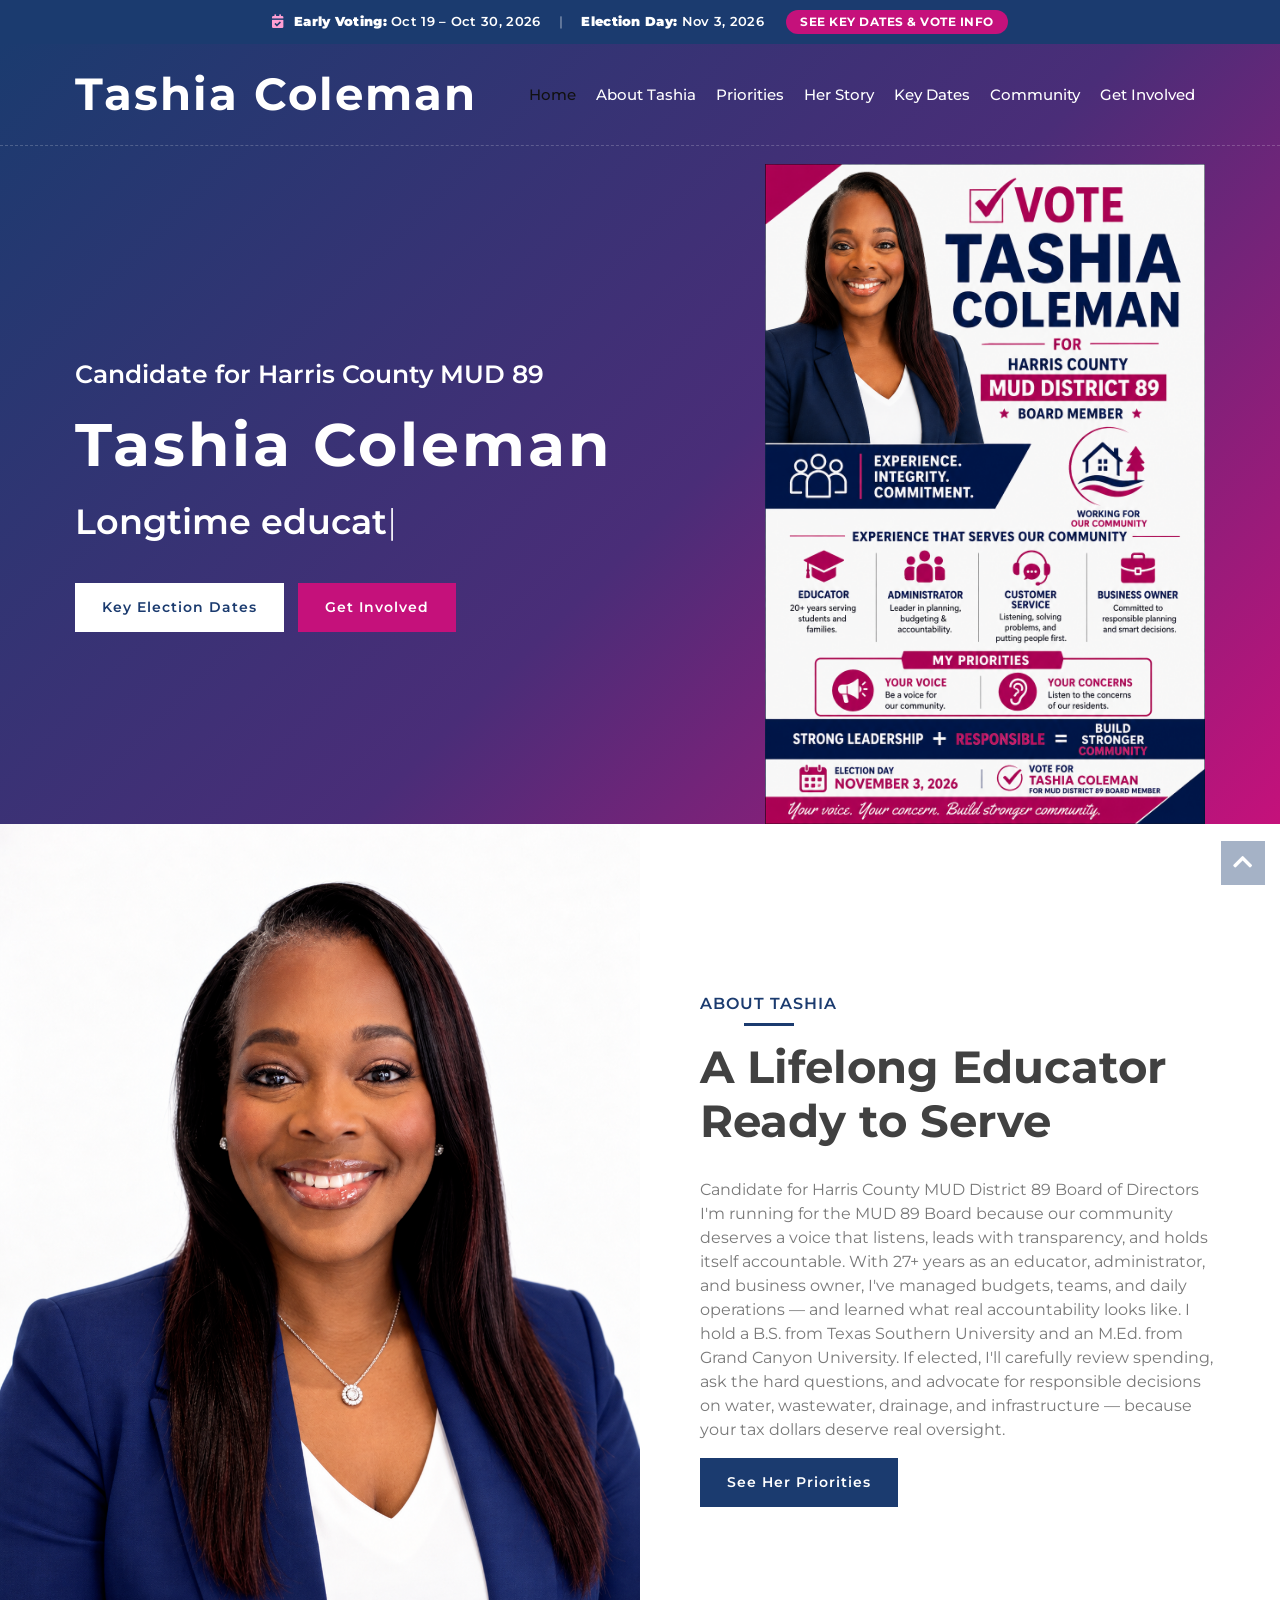
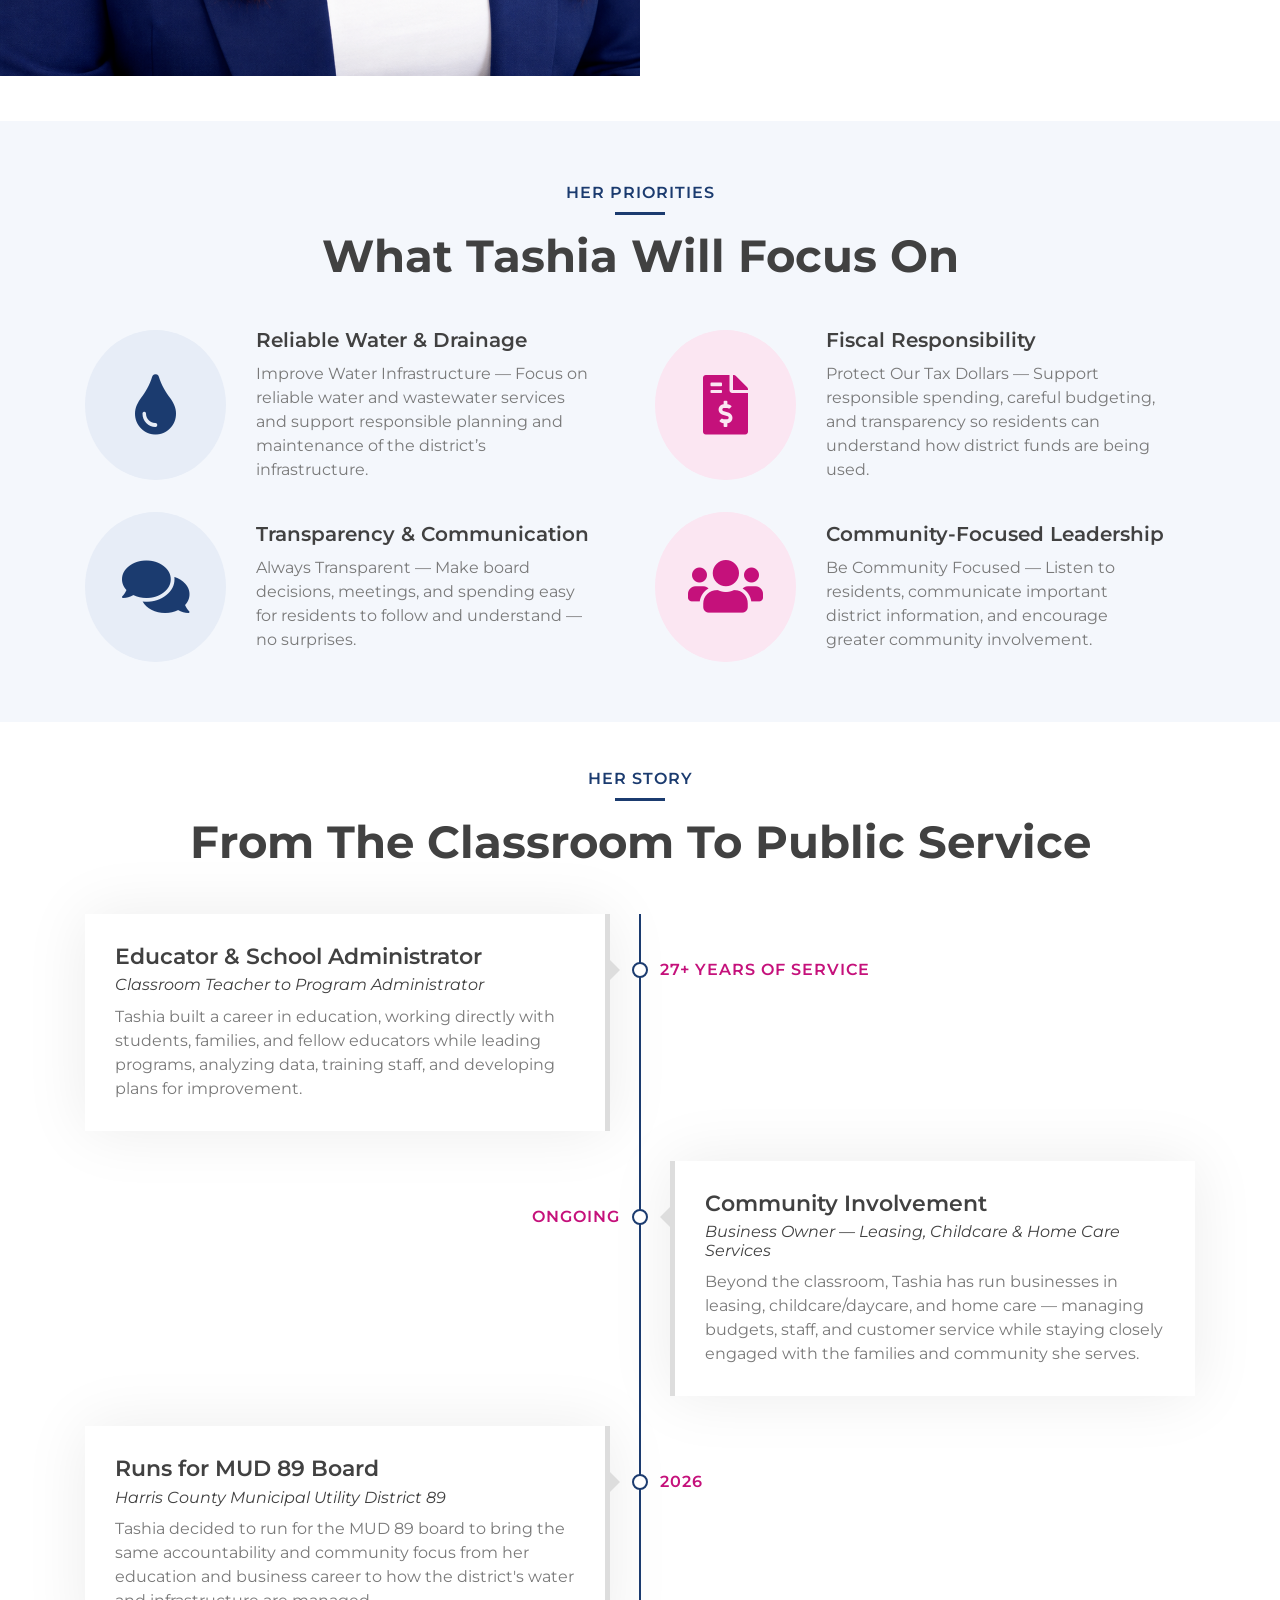
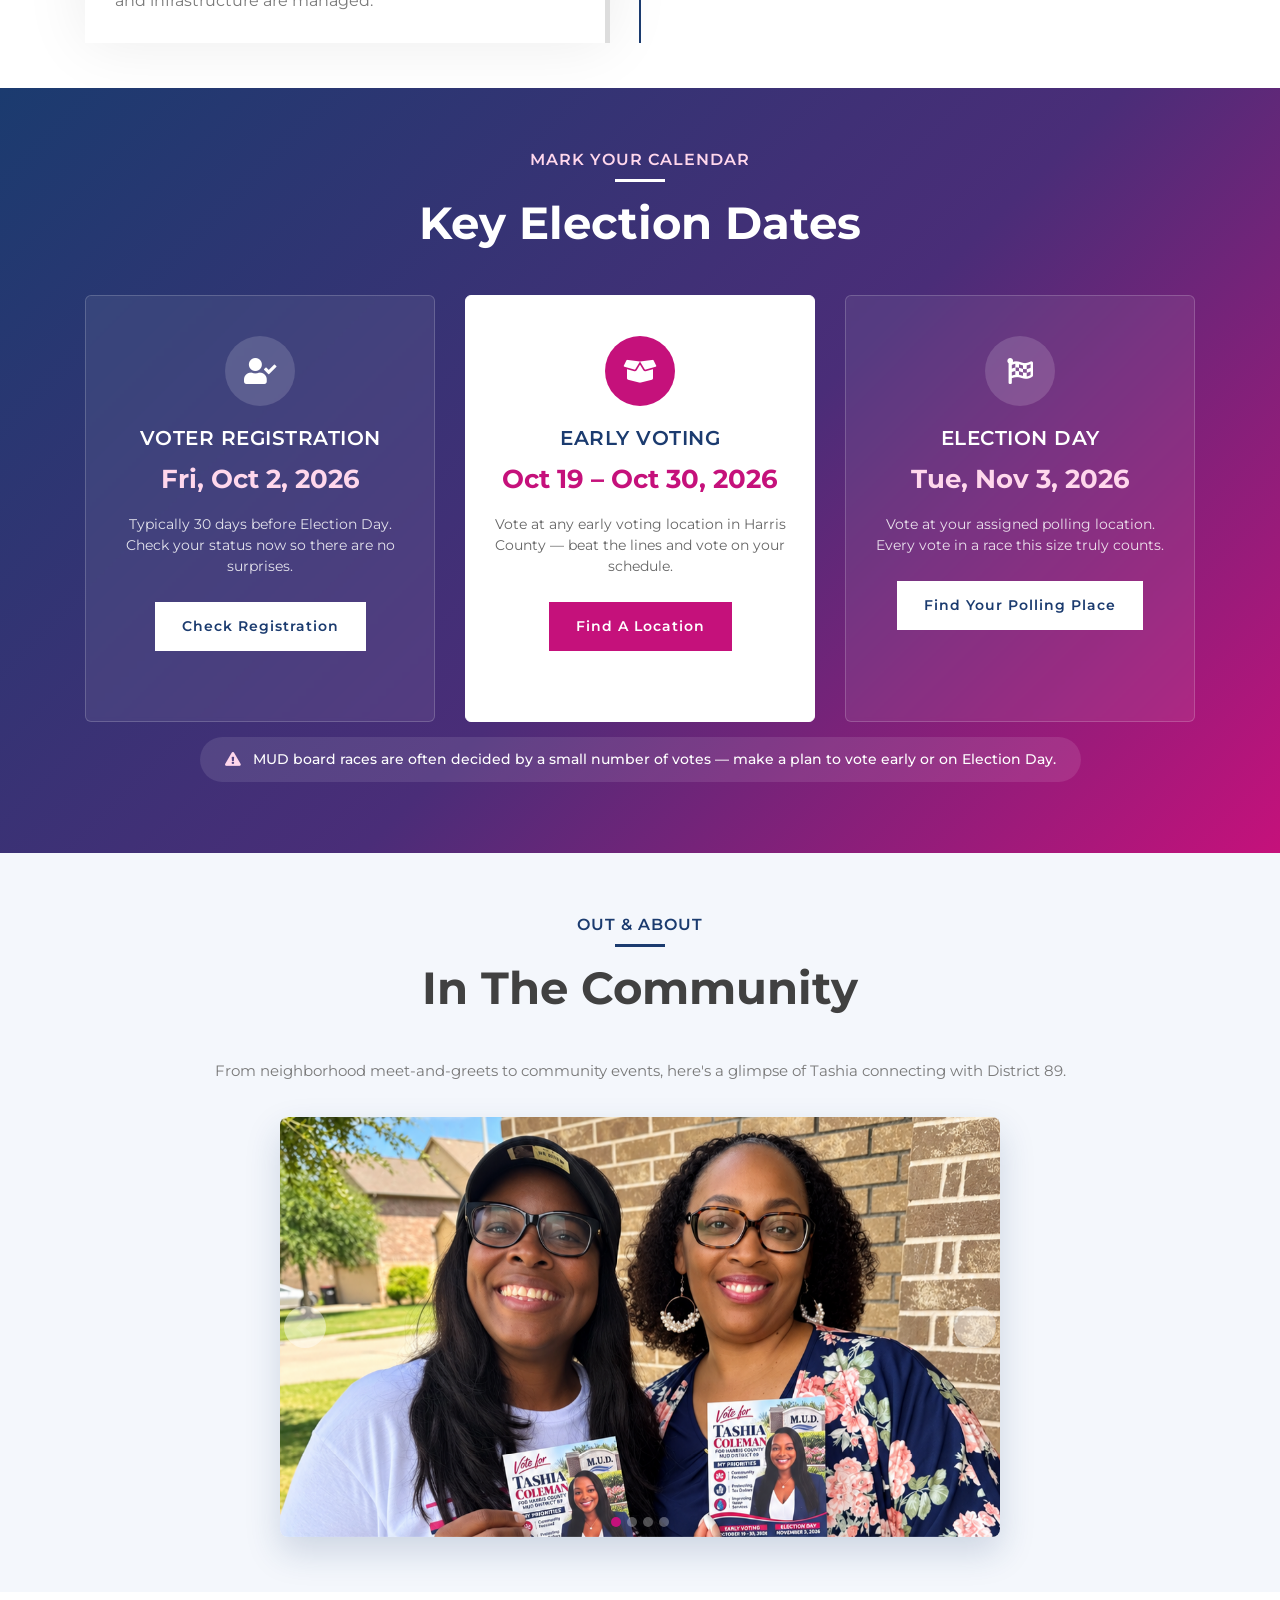
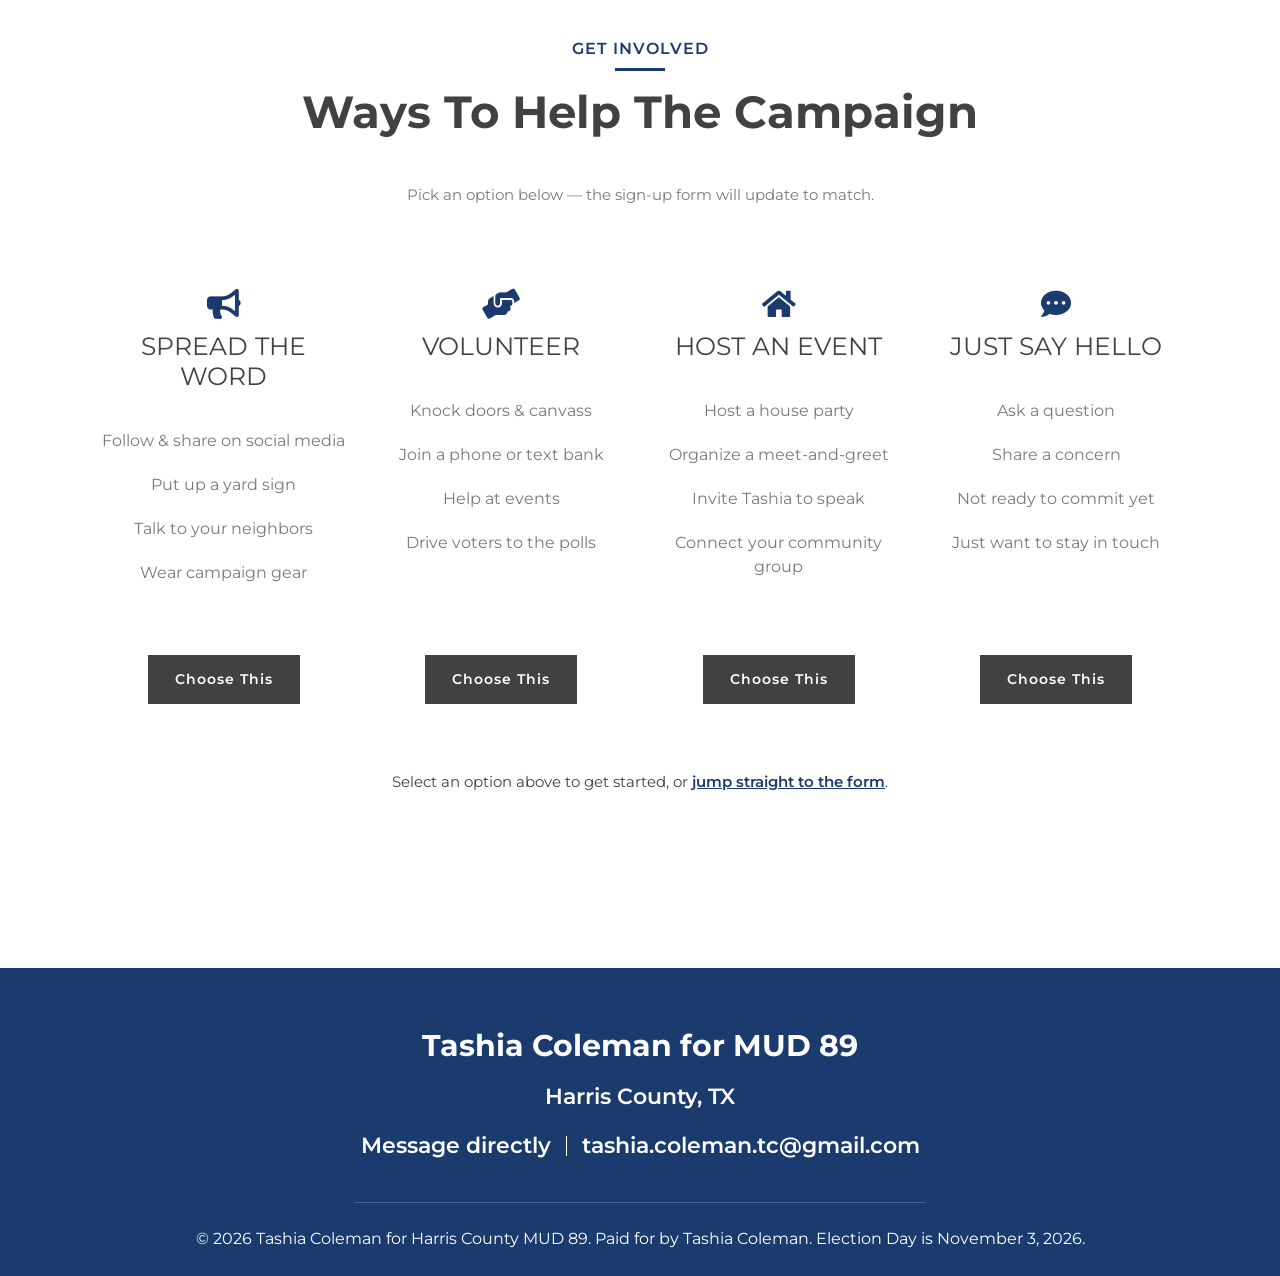
==== commit 883c9ace: "google tag added" ====
--- a/index.html
+++ b/index.html
@@ -20,16 +20,16 @@
 
         <!-- Template Stylesheet -->
         <link href="css/style.css" rel="stylesheet">
+        <!-- Google tag (gtag.js) -->
+        <script async src="https://www.googletagmanager.com/gtag/js?id=G-0HP3XFN639"></script>
+        <script>
+            window.dataLayer = window.dataLayer || [];
+            function gtag(){dataLayer.push(arguments);}
+            gtag('js', new Date());
+
+            gtag('config', 'G-0HP3XFN639');
+        </script>
     </head>
-    <!-- Google tag (gtag.js) -->
-    <script async src="https://www.googletagmanager.com/gtag/js?id=G-0HP3XFN639"></script>
-    <script>
-        window.dataLayer = window.dataLayer || [];
-        function gtag(){dataLayer.push(arguments);}
-        gtag('js', new Date());
-
-        gtag('config', 'G-0HP3XFN639');
-    </script>
     <body data-spy="scroll" data-target=".navbar" data-offset="51">
         <!-- Announcement Bar Start -->
         <div class="announcement-bar">
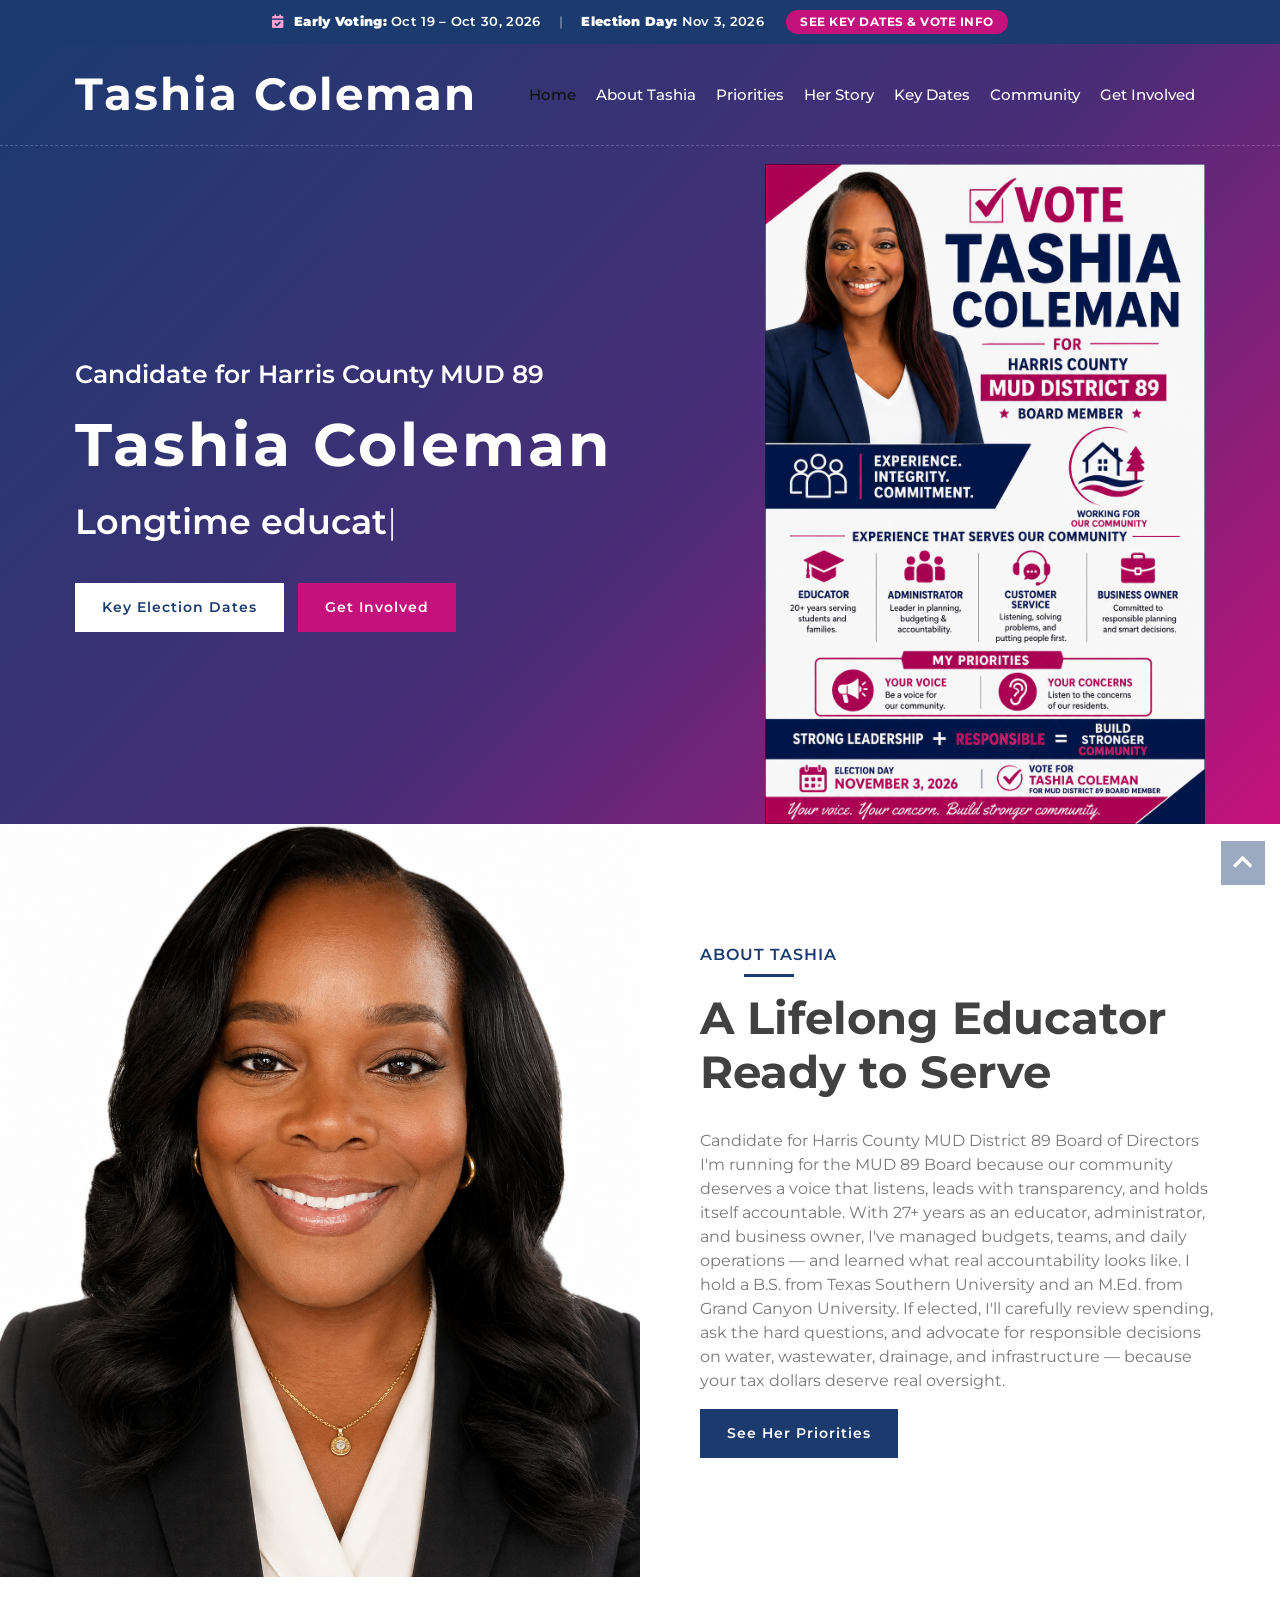
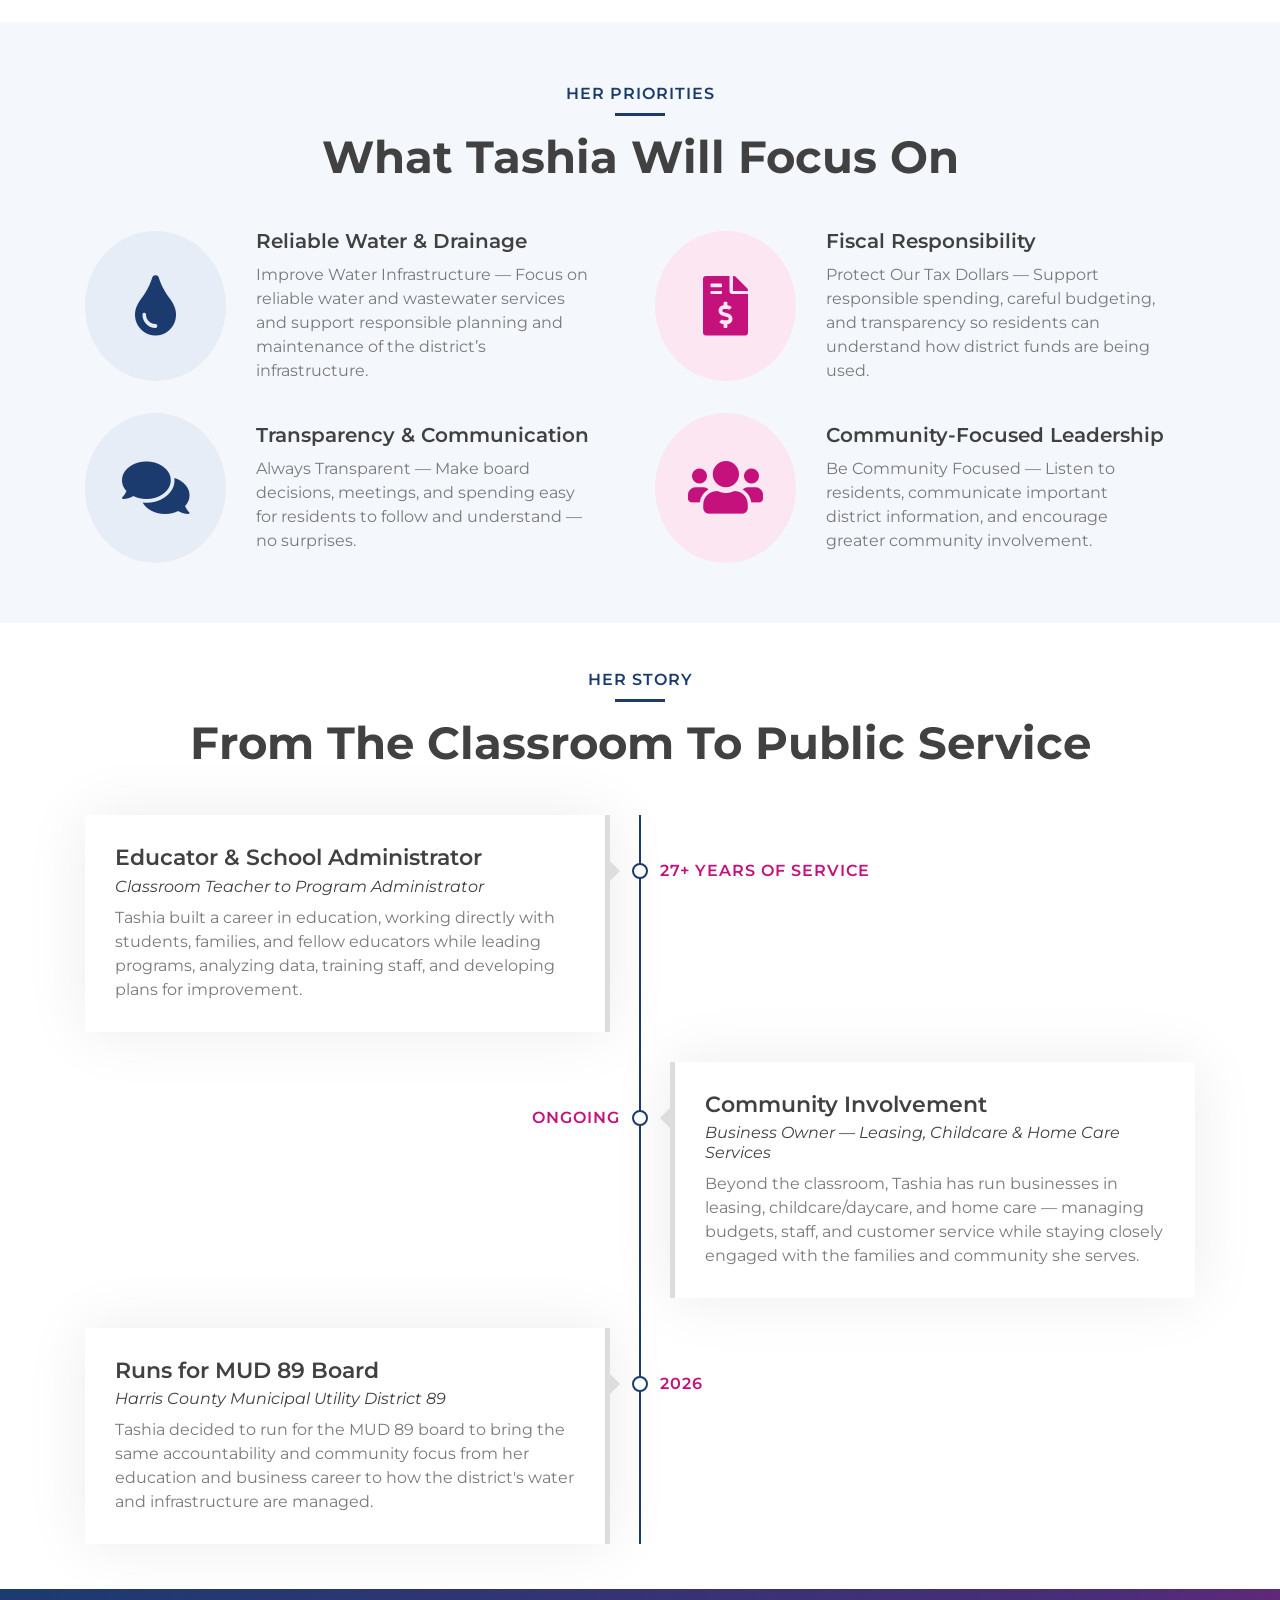
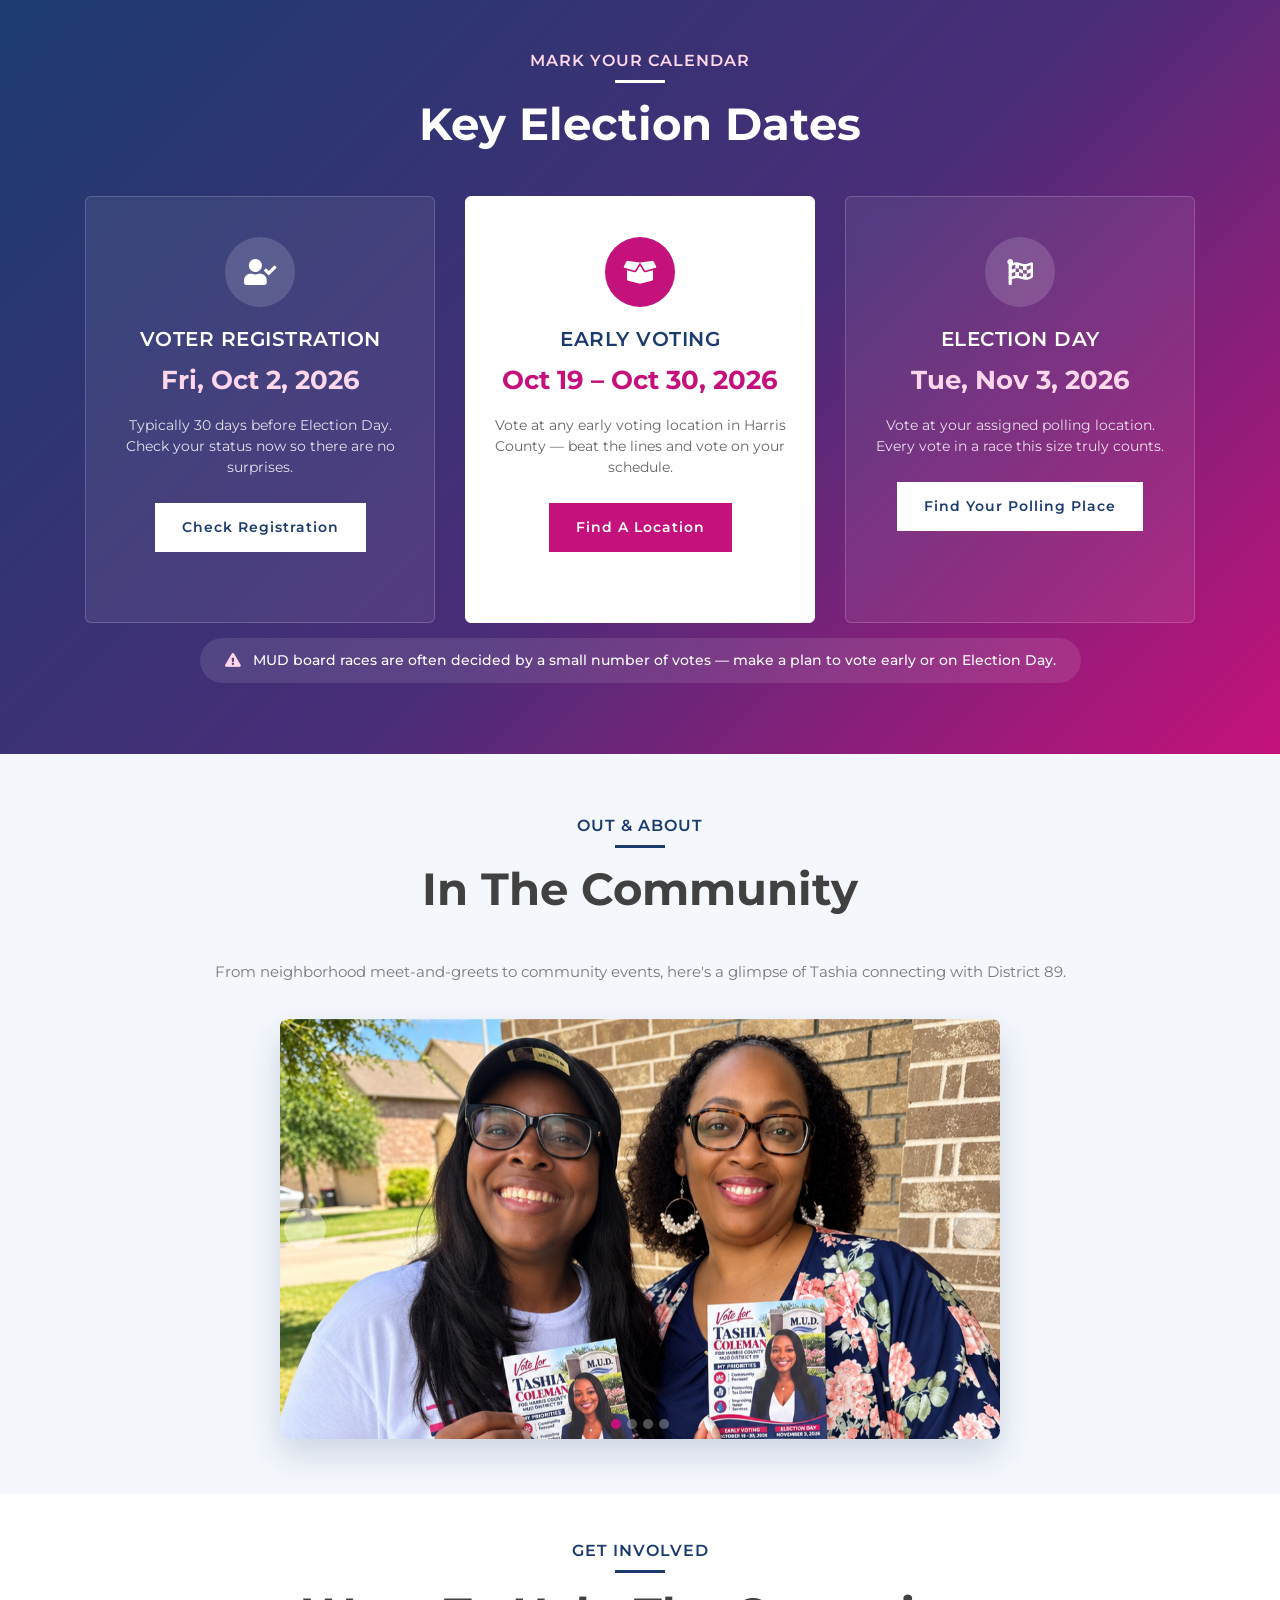
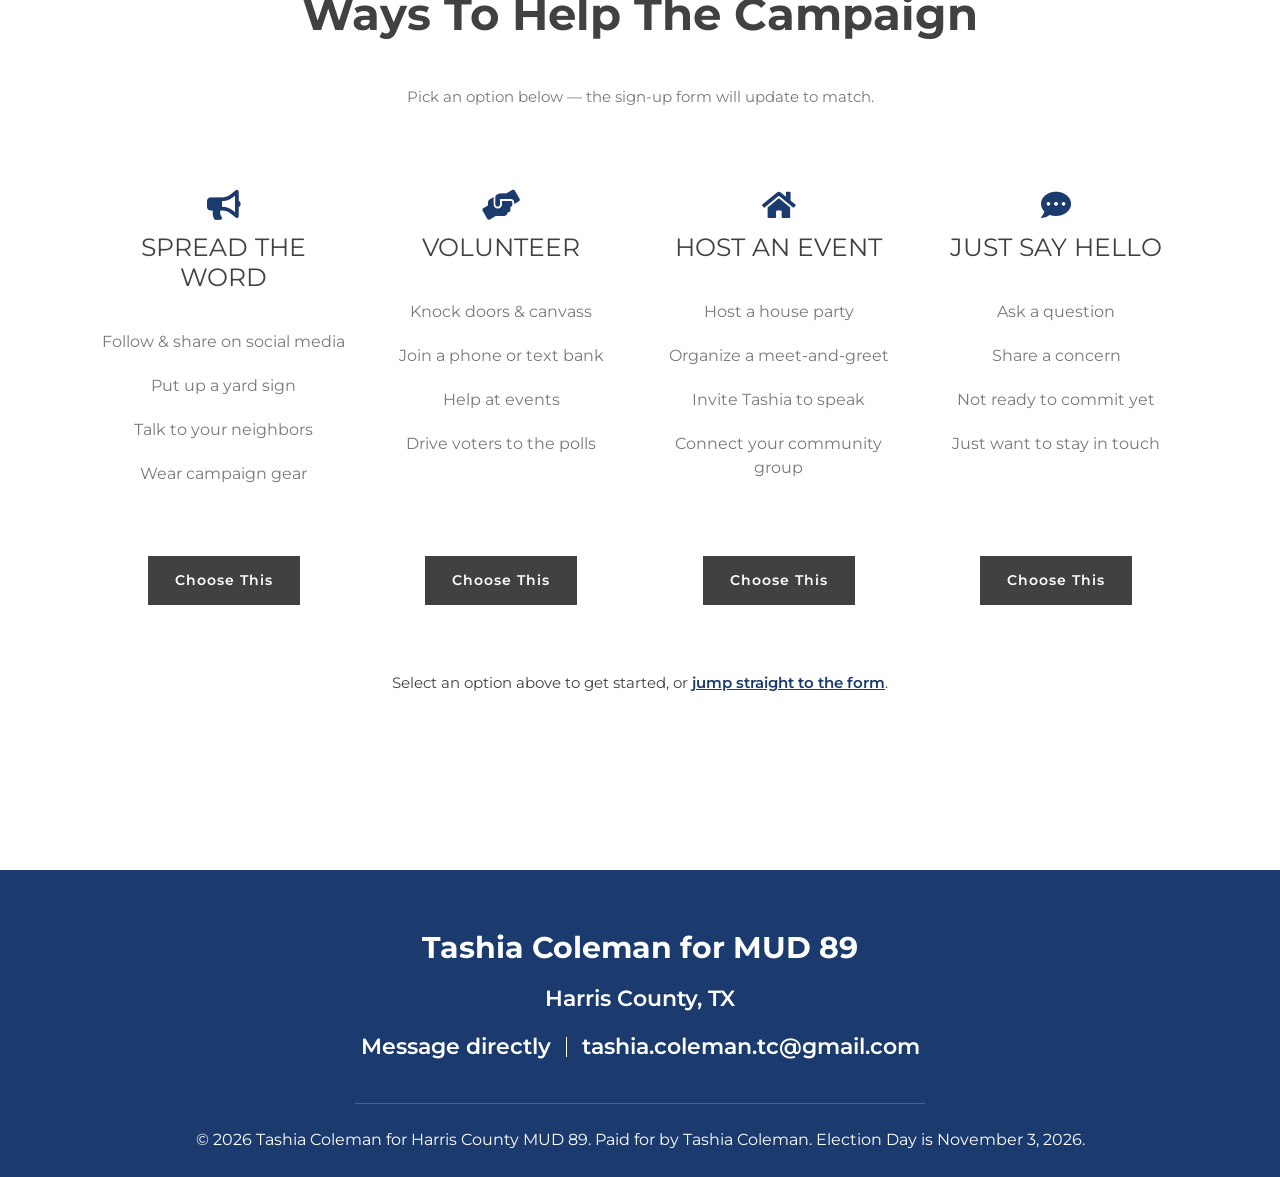
==== commit 1d9b9cce: "form fix and favicon added" ====
--- a/index.html
+++ b/index.html
@@ -8,7 +8,7 @@
         <meta content="Tashia Coleman is running for Harris County Municipal Utility District 89. Learn about her background, priorities, and how to vote." name="description">
 
         <!-- Favicon -->
-        <link href="img/favicon.ico" rel="icon">
+        <link href="img/favicon-monogram.ico" rel="icon">
 
         <!-- Google Font -->
         <link href="https://fonts.googleapis.com/css2?family=Montserrat:wght@300;400;500;600;700&display=swap" rel="stylesheet">
@@ -107,7 +107,7 @@
                 <div class="row align-items-center">
                     <div class="col-lg-6">
                         <div class="about-img">
-                            <img src="img/main_photo_2.png" alt="Image">
+                            <img src="img/main_photo.png" alt="Image">
                         </div>
                     </div>
                     <div class="col-lg-6">
@@ -278,7 +278,7 @@
                             <h3>Election Day</h3>
                             <div class="date-card-date">Tue, Nov 3, 2026</div>
                             <p>Vote at your assigned polling location. Every vote in a race this size truly counts.</p>
-                            <a class="btn" href="https://www.harrisvotes.com/" target="_blank" rel="noopener">Find Your Polling Place</a>
+                            <a class="btn" href="hhttps://www.harrisvotes.com/Voter/Whats-on-my-Ballot" target="_blank" rel="noopener">Find Your Polling Place</a>
                         </div>
                     </div>
                 </div>
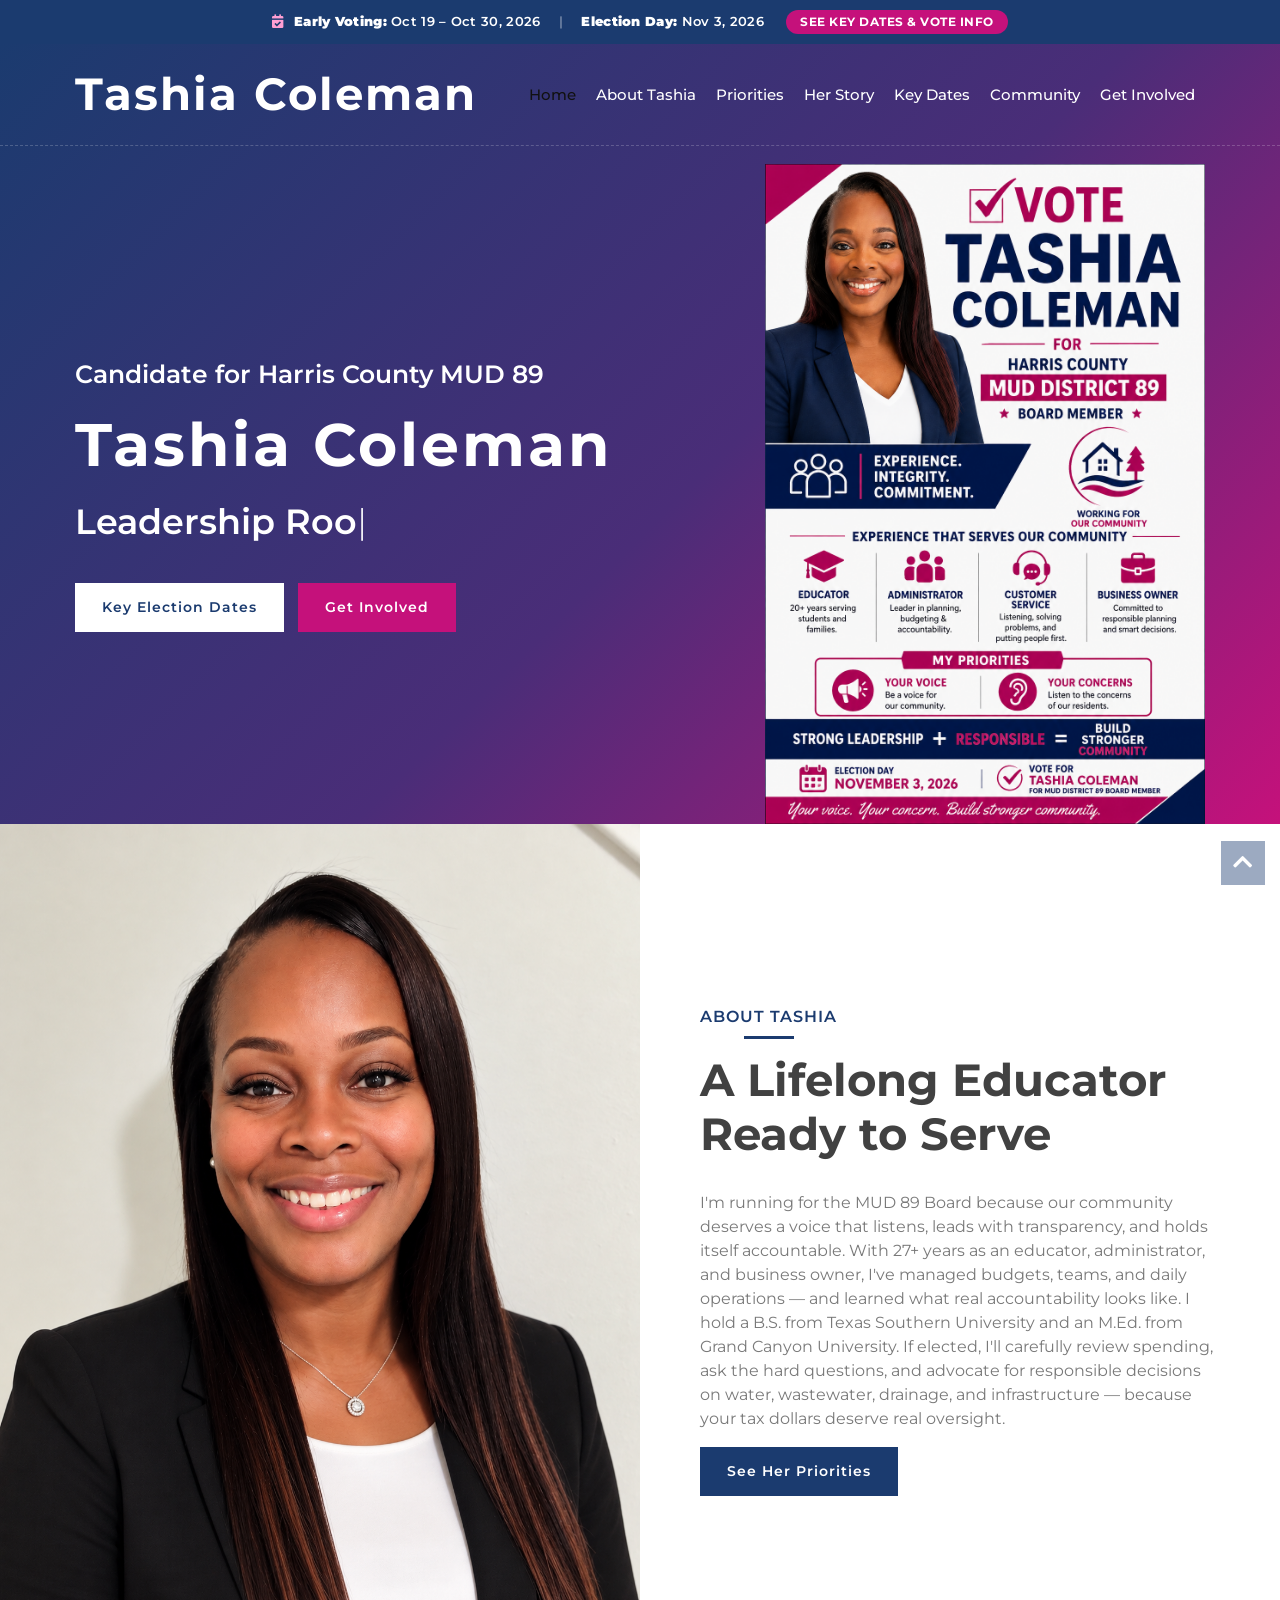
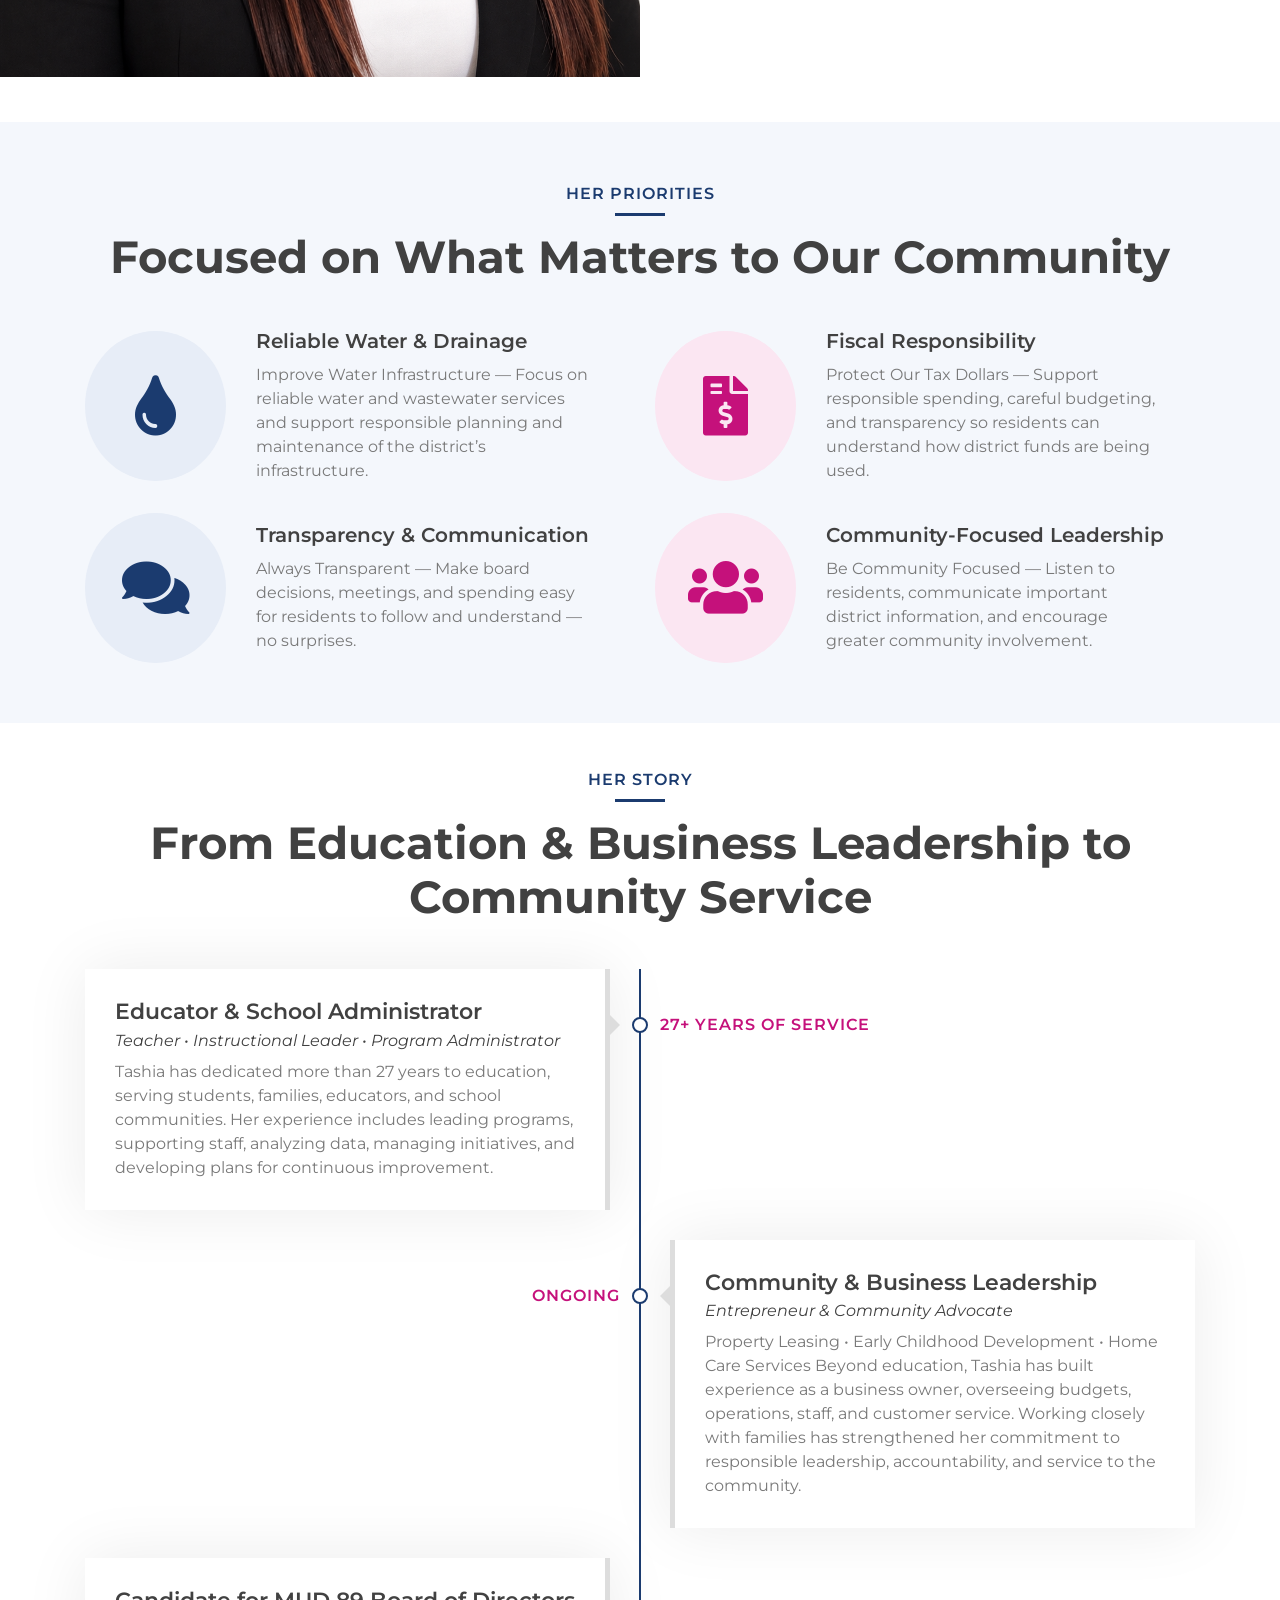
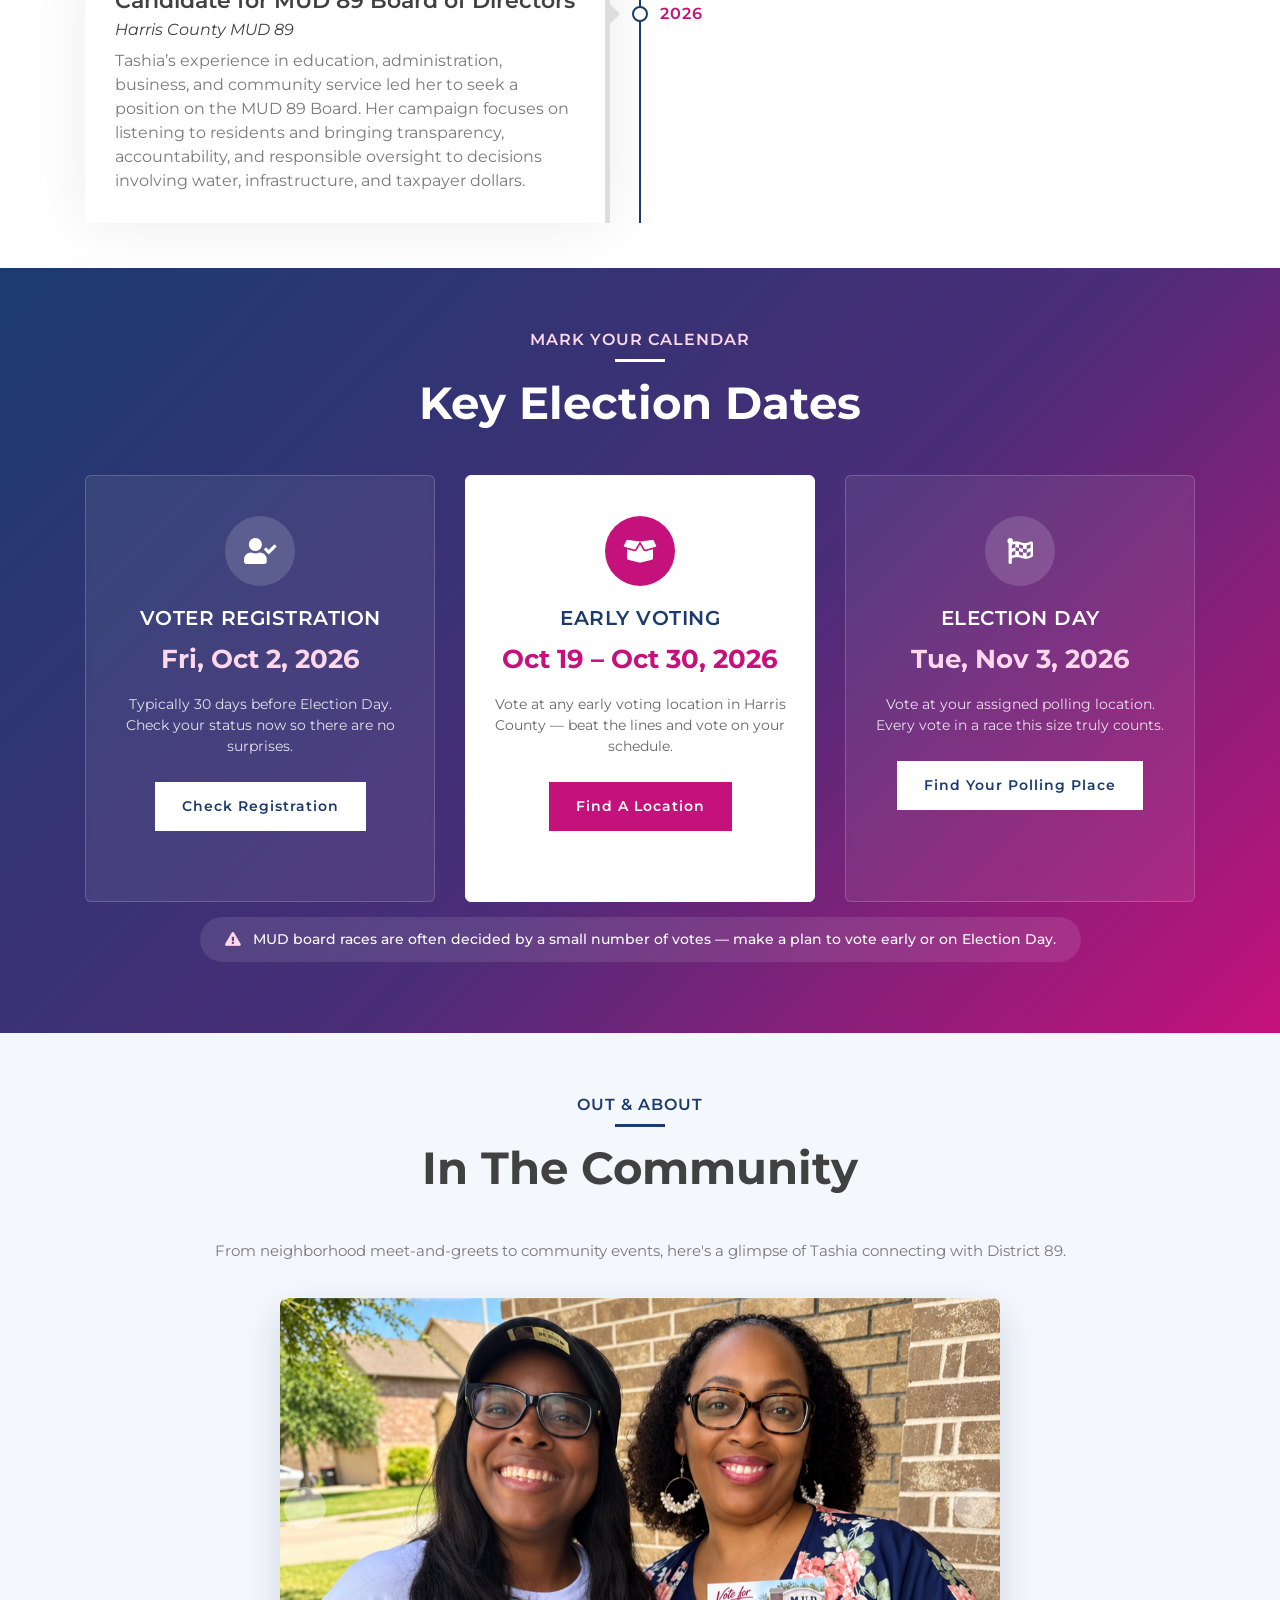
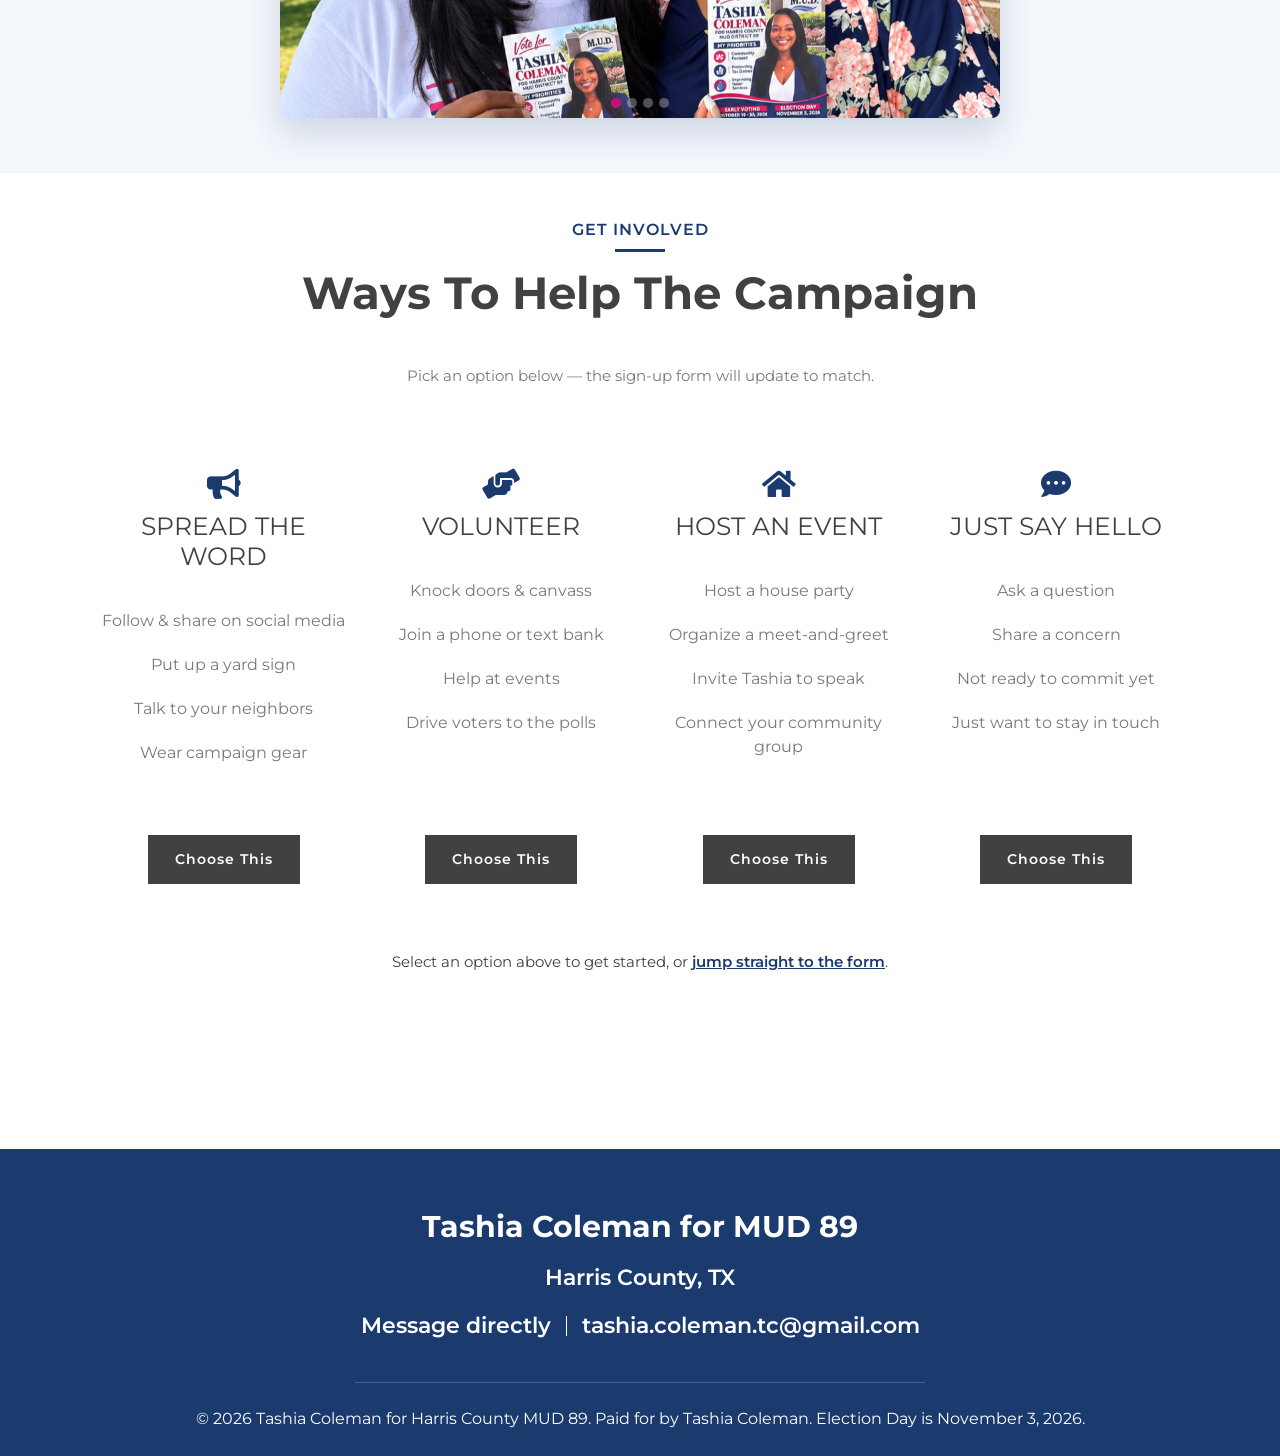
==== commit 4880d7da: "final updates" ====
--- a/index.html
+++ b/index.html
@@ -79,7 +79,7 @@
                                 <p>Candidate for Harris County MUD 89</p>
                                 <h1>Tashia Coleman</h1>
                                 <h2></h2>
-                                <div class="typed-text">Longtime educator, Community advocate, Ready to serve, Election Day is November 3, 2026</div>
+                                <div class="typed-text">Leadership Rooted in Service., Focused on Community., Bringing Decades of Leadership, Business Experience, and Community Service to MUD 89., Election Day is November 3rd 2026</div>
                             </div>
                             <div class="hero-btn">
                                 <a class="btn" href="#dates">Key Election Dates</a>
@@ -107,7 +107,7 @@
                 <div class="row align-items-center">
                     <div class="col-lg-6">
                         <div class="about-img">
-                            <img src="img/main_photo.png" alt="Image">
+                            <img src="img/hero_photo.png" alt="Image">
                         </div>
                     </div>
                     <div class="col-lg-6">
@@ -118,7 +118,6 @@
                             </div>
                             <div class="about-text">
                                 <p>
-                                    Candidate for Harris County MUD District 89 Board of Directors
 
                                     I'm running for the MUD 89 Board because our community deserves a voice that listens, leads with transparency, and holds itself accountable.
 
@@ -141,7 +140,7 @@
             <div class="container">
                 <div class="section-header text-center wow zoomIn" data-wow-delay="0.1s">
                     <p>Her Priorities</p>
-                    <h2>What Tashia Will Focus On</h2>
+                    <h2>Focused on What Matters to Our Community</h2>
                 </div>
                 <div class="row">
                     <div class="col-lg-6 wow fadeInUp" data-wow-delay="0.0s">
@@ -207,37 +206,35 @@
             <div class="container">
                 <header class="section-header text-center wow zoomIn" data-wow-delay="0.1s">
                     <p>Her Story</p>
-                    <h2>From The Classroom To Public Service</h2>
+                    <h2>From Education & Business Leadership to Community Service</h2>
                 </header>
                 <div class="timeline">
                     <div class="timeline-item left wow slideInLeft" data-wow-delay="0.1s">
                         <div class="timeline-text">
                             <div class="timeline-date">27+ Years of Service</div>
                             <h2>Educator & School Administrator</h2>
-                            <h4>Classroom Teacher to Program Administrator</h4>
+                            <h4>Teacher • Instructional Leader • Program Administrator</h4>
                             <p>
-                                Tashia built a career in education, working directly with students, families, and fellow educators while leading programs, analyzing data, training staff, and developing plans for improvement.
+                                Tashia has dedicated more than 27 years to education, serving students, families, educators, and school communities. Her experience includes leading programs, supporting staff, analyzing data, managing initiatives, and developing plans for continuous improvement.
                             </p>
                         </div>
                     </div>
                     <div class="timeline-item right wow slideInRight" data-wow-delay="0.1s">
                         <div class="timeline-text">
                             <div class="timeline-date">Ongoing</div>
-                            <h2>Community Involvement</h2>
-                            <h4>Business Owner — Leasing, Childcare & Home Care Services</h4>
-                            <p>
-                                Beyond the classroom, Tashia has run businesses in leasing, childcare/daycare, and home care — managing budgets, staff, and customer service while staying closely engaged with the families and community she serves.
-                            </p>
+                            <h2>Community & Business Leadership</h2>
+                            <h4>Entrepreneur & Community Advocate</h4>
+                            <p>Property Leasing • Early Childhood Development • Home Care Services
+                                Beyond education, Tashia has built experience as a business owner, overseeing budgets, operations, staff, and customer service. Working closely with families has strengthened her commitment to responsible leadership, accountability, and service to the community.</p>
                         </div>
                     </div>
                     <div class="timeline-item left wow slideInLeft" data-wow-delay="0.1s">
                         <div class="timeline-text">
                             <div class="timeline-date">2026</div>
-                            <h2>Runs for MUD 89 Board</h2>
-                            <h4>Harris County Municipal Utility District 89</h4>
+                            <h2>Candidate for MUD 89 Board of Directors</h2>
+                            <h4>Harris County MUD 89</h4>
                             <p>
-                                Tashia decided to run for the MUD 89 board to bring the same accountability and community focus from her education and business career to how the district's water and infrastructure are managed.
-                            </p>
+                                Tashia’s experience in education, administration, business, and community service led her to seek a position on the MUD 89 Board. Her campaign focuses on listening to residents and bringing transparency, accountability, and responsible oversight to decisions involving water, infrastructure, and taxpayer dollars.                            </p>
                         </div>
                     </div>
                 </div>
